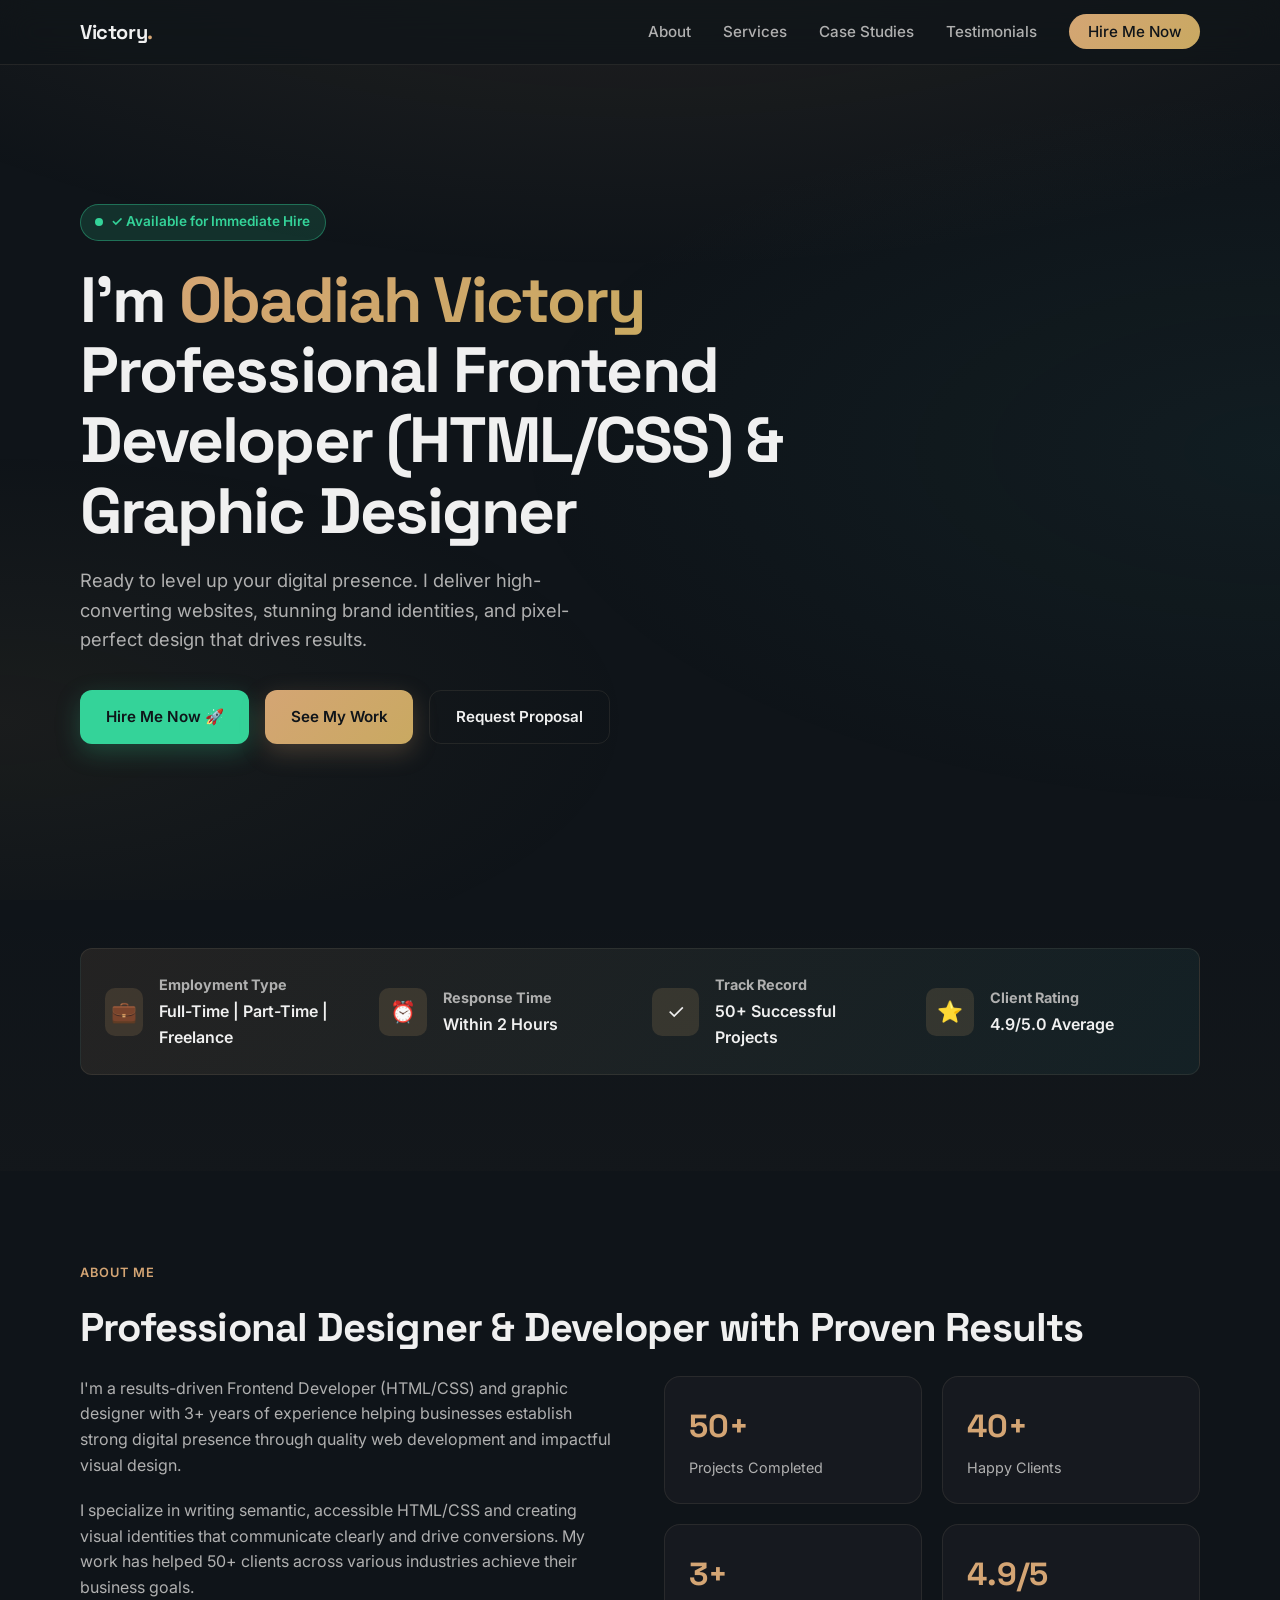
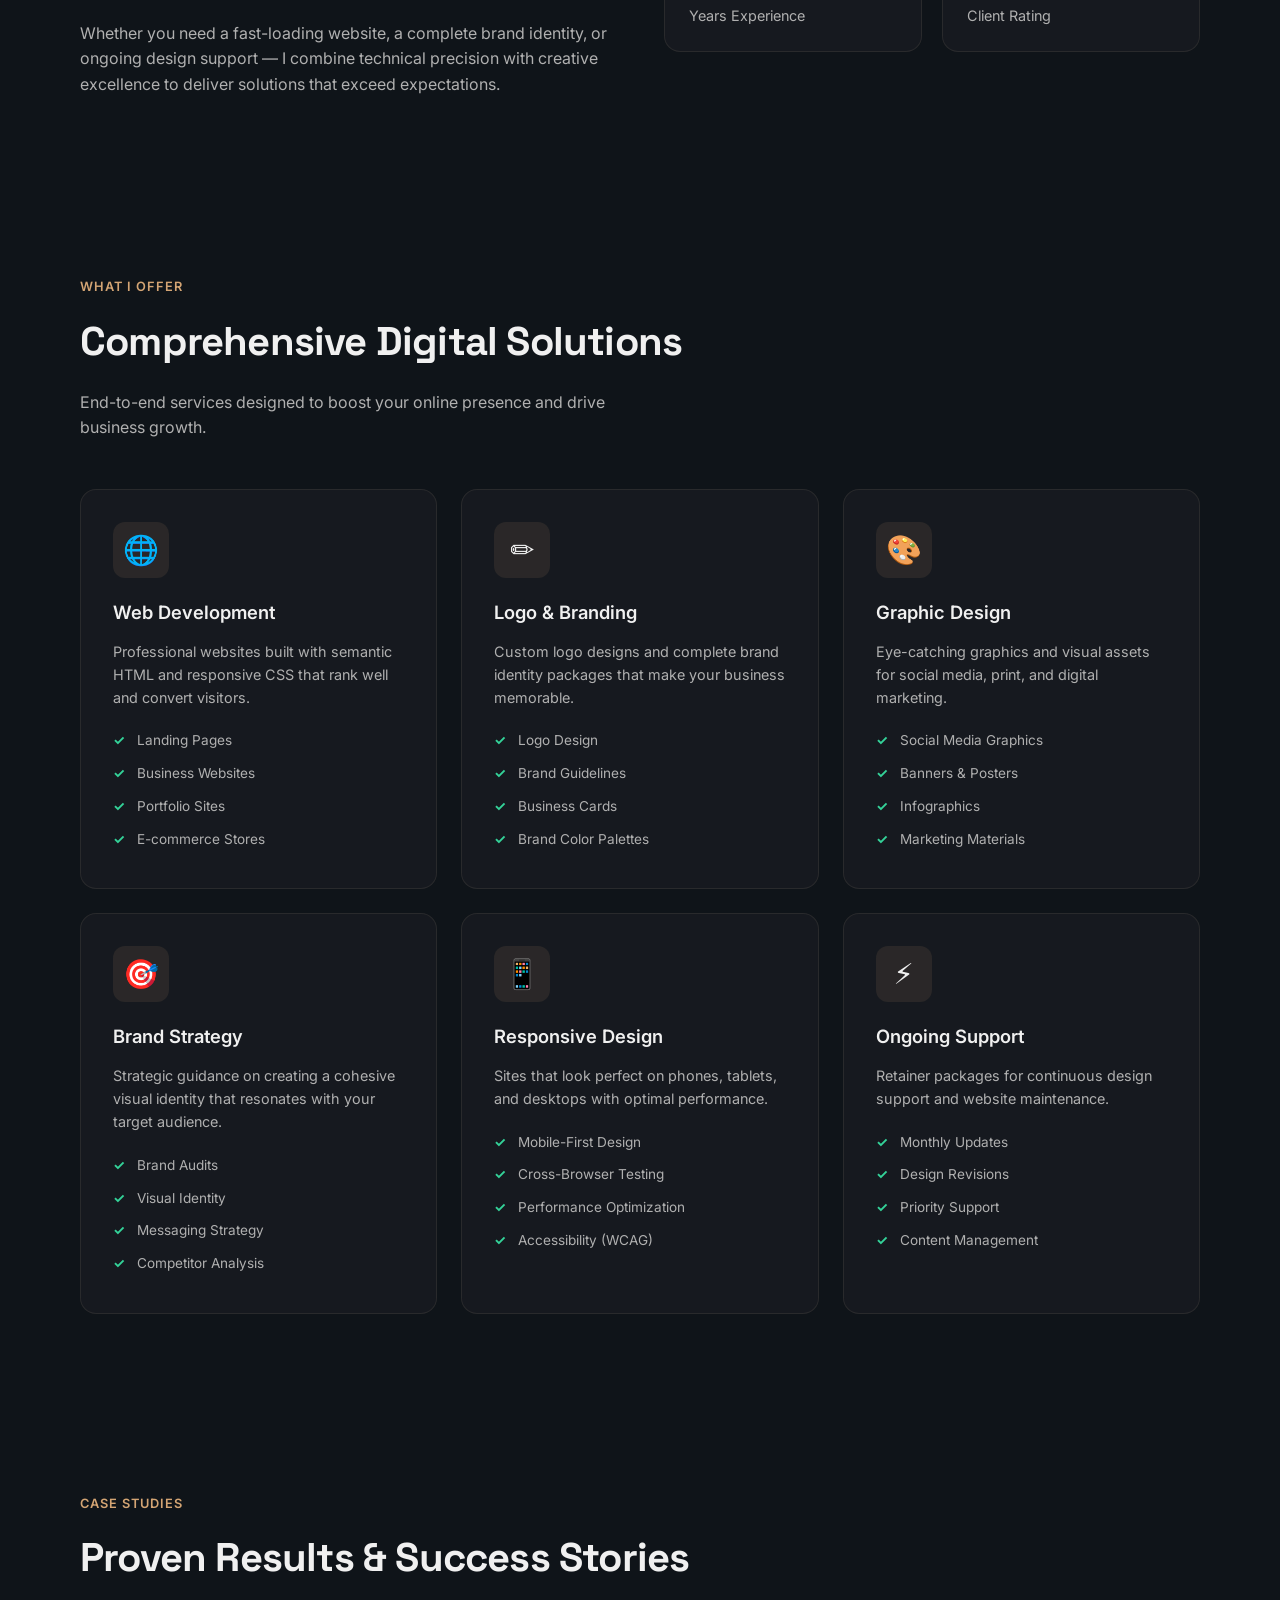
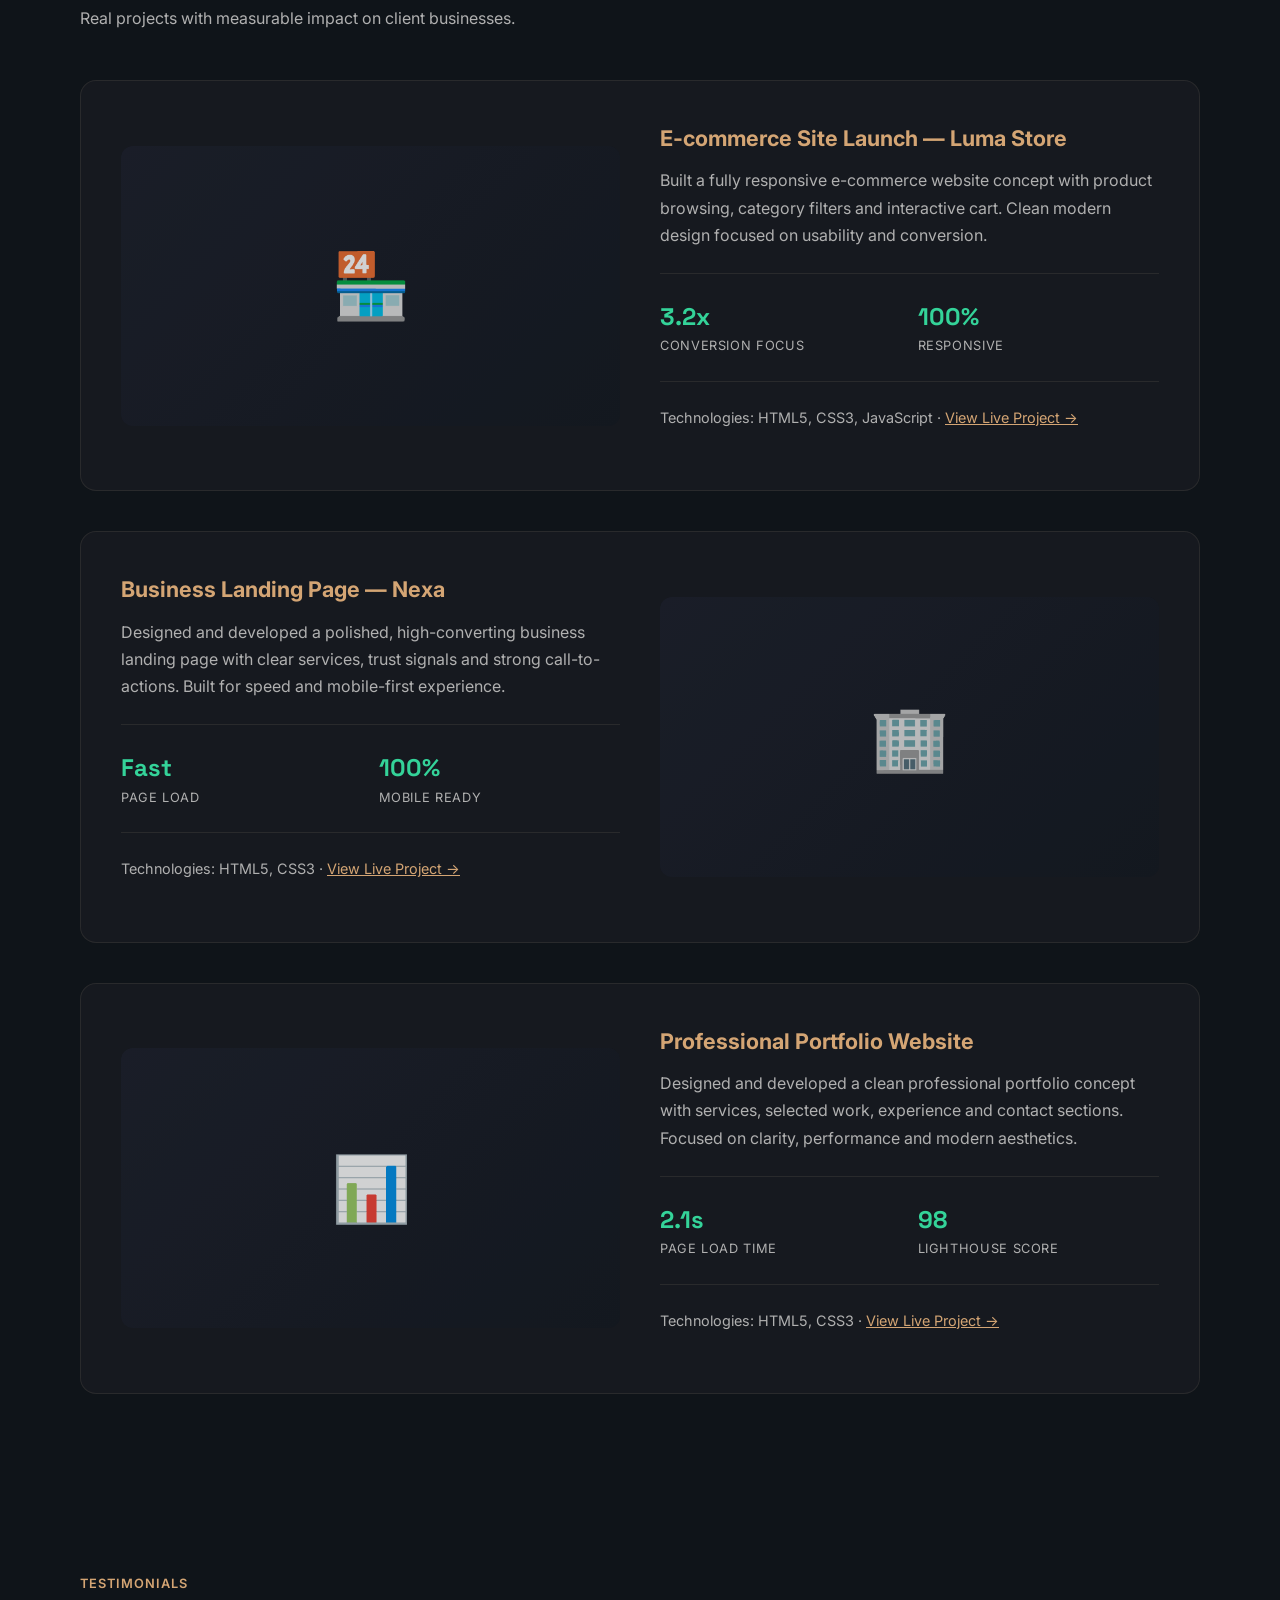
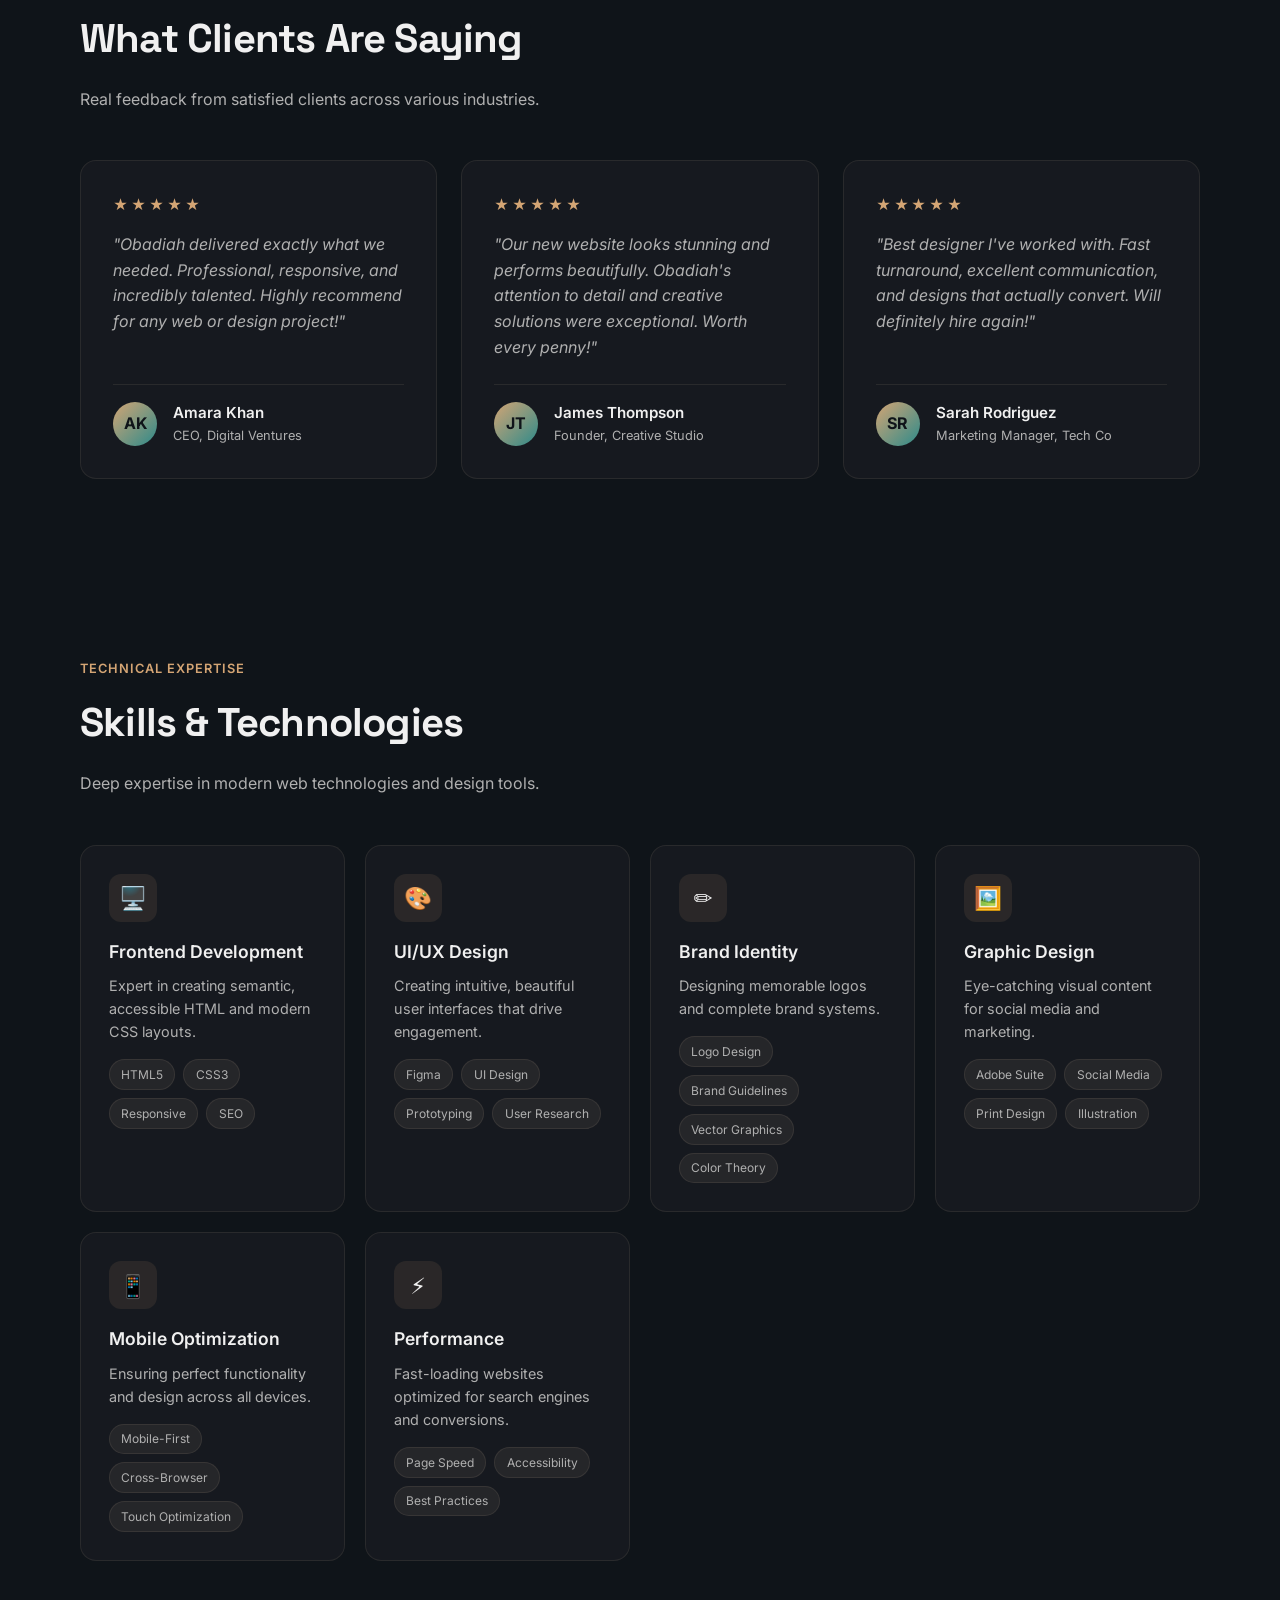
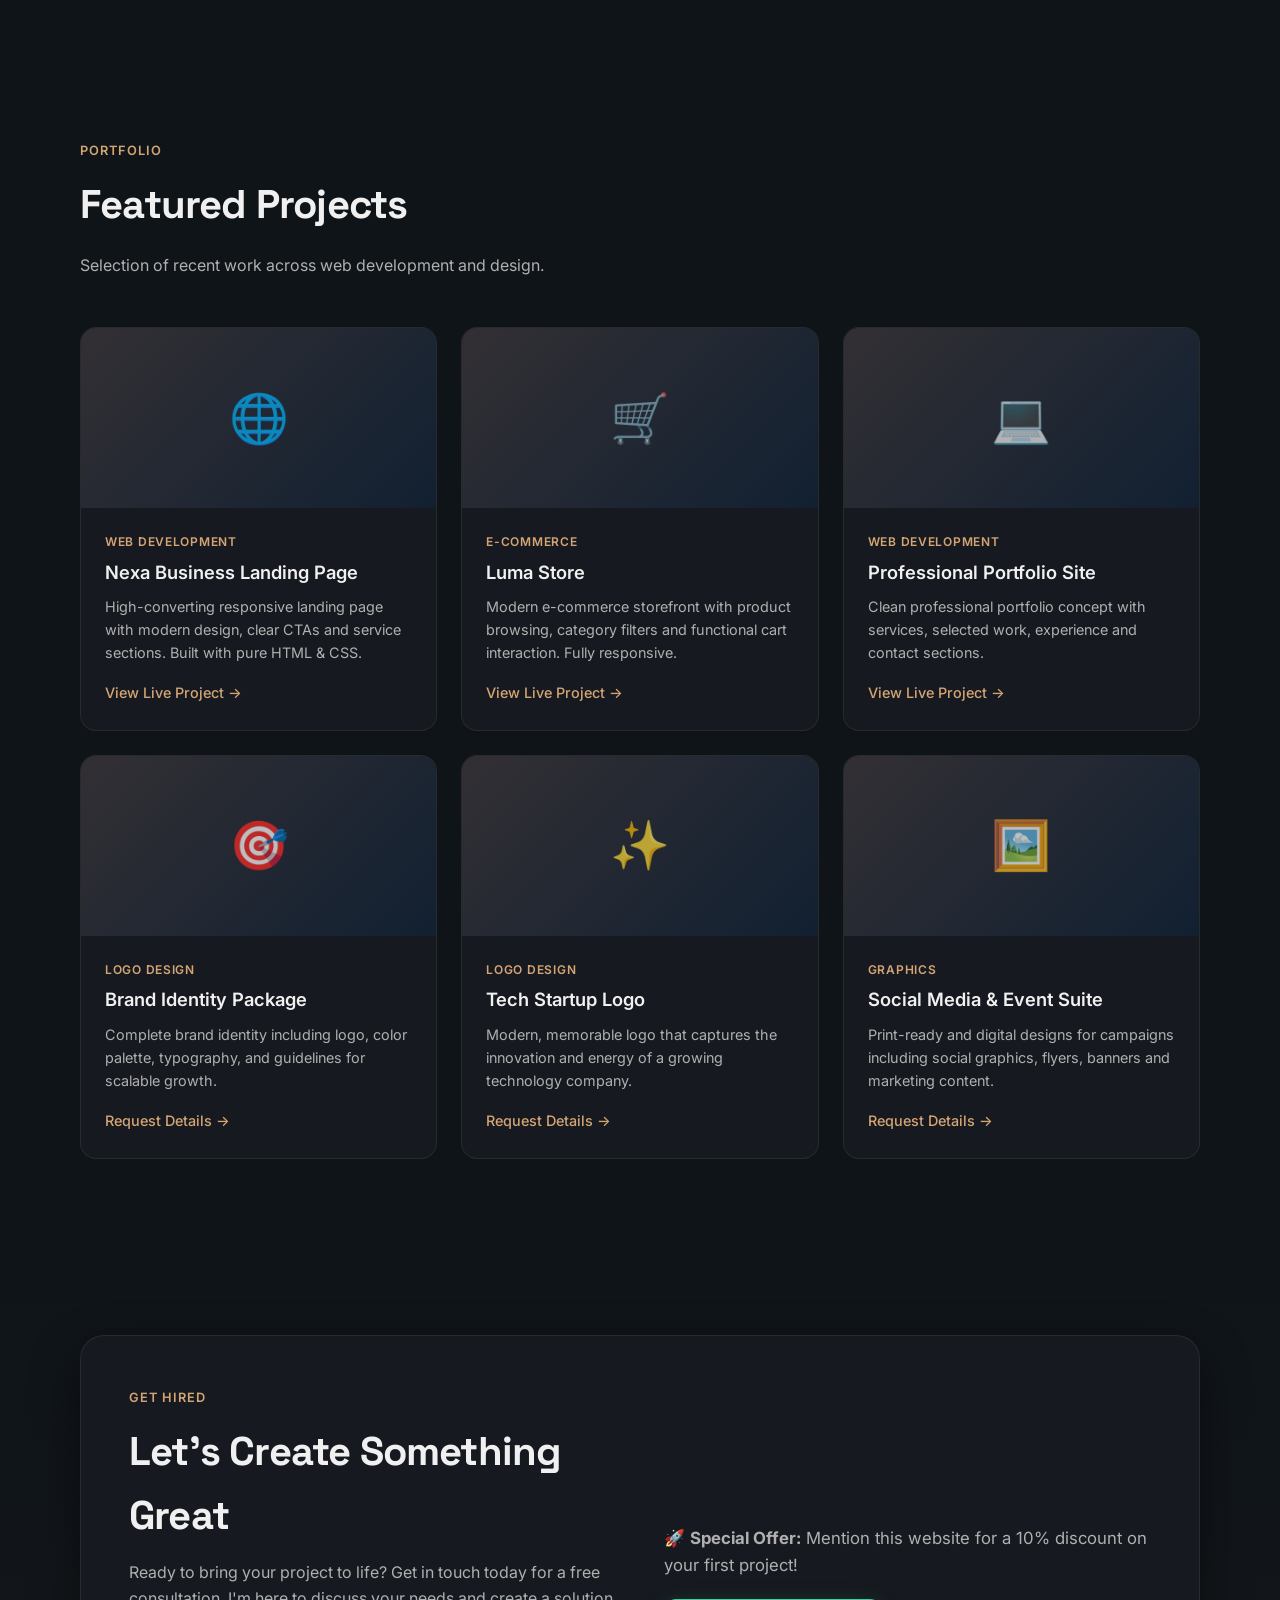
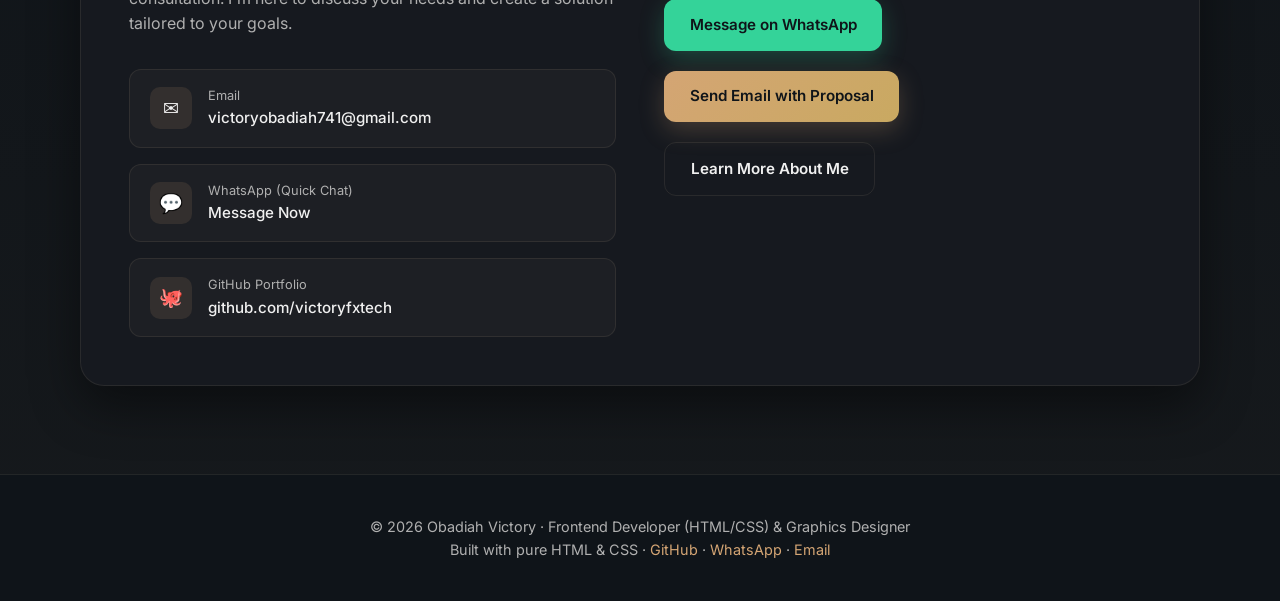
==== index.html @ 341c3bd4 "Update project links to use absolute URLs" ====
<!DOCTYPE html>
<html lang="en">
<head>
  <meta charset="UTF-8" />
  <meta name="viewport" content="width=device-width, initial-scale=1.0" />
  <meta name="description" content="Obadiah Victory — Professional Frontend Developer (HTML/CSS) & Graphics Designer. Available for Full-time, Part-time & Freelance Opportunities" />
  <title>Obadiah Victory | Frontend Developer (HTML/CSS) & Graphic Designer | Hire Now</title>
  <link rel="preconnect" href="https://fonts.googleapis.com" />
  <link rel="preconnect" href="https://fonts.gstatic.com" crossorigin />
  <link href="https://fonts.googleapis.com/css2?family=Inter:wght@400;500;600;700;800&family=Space+Grotesk:wght@500;600;700&display=swap" rel="stylesheet" />
  <style>
    :root {
      --bg: #0f1419;
      --bg-card: #16191f;
      --bg-card-hover: #1c1f2b;
      --text: #f0f0f0;
      --text-muted: #b0b0b0;
      --accent: #d4a574;
      --accent-2: #2d8a8a;
      --accent-3: #c9a961;
      --success: #34d399;
      --border: rgba(180, 160, 140, 0.12);
      --radius: 16px;
      --shadow: 0 20px 50px rgba(0, 0, 0, 0.45);
    }

    * {
      margin: 0;
      padding: 0;
      box-sizing: border-box;
    }

    html {
      scroll-behavior: smooth;
    }

    body {
      font-family: "Inter", system-ui, sans-serif;
      background: var(--bg);
      color: var(--text);
      line-height: 1.6;
      overflow-x: hidden;
    }

    /* Background grid + glow */
    body::before {
      content: "";
      position: fixed;
      inset: 0;
      background:
        radial-gradient(ellipse 80% 50% at 50% -20%, rgba(212, 165, 116, 0.12), transparent),
        radial-gradient(ellipse 60% 40% at 100% 50%, rgba(45, 138, 138, 0.08), transparent),
        radial-gradient(ellipse 50% 30% at 0% 80%, rgba(201, 169, 97, 0.06), transparent);
      pointer-events: none;
      z-index: 0;
    }

    .container {
      width: min(1120px, 92%);
      margin: 0 auto;
      position: relative;
      z-index: 1;
    }

    /* Nav */
    nav {
      position: fixed;
      top: 0;
      left: 0;
      right: 0;
      z-index: 100;
      padding: 1rem 0;
      background: rgba(15, 20, 25, 0.75);
      backdrop-filter: blur(16px);
      border-bottom: 1px solid var(--border);
      transition: padding 0.3s;
    }

    nav .container {
      display: flex;
      align-items: center;
      justify-content: space-between;
    }

    .logo {
      font-family: "Space Grotesk", sans-serif;
      font-weight: 700;
      font-size: 1.25rem;
      letter-spacing: -0.02em;
      color: var(--text);
      text-decoration: none;
    }

    .logo span {
      color: var(--accent);
    }

    .nav-links {
      display: flex;
      gap: 2rem;
      list-style: none;
    }

    .nav-links a {
      color: var(--text-muted);
      text-decoration: none;
      font-size: 0.95rem;
      font-weight: 500;
      transition: color 0.2s;
    }

    .nav-links a:hover {
      color: var(--accent);
    }

    .nav-cta {
      background: linear-gradient(135deg, var(--accent), var(--accent-3));
      color: #0f1419 !important;
      padding: 0.5rem 1.15rem;
      border-radius: 999px;
      font-weight: 600;
      font-size: 0.9rem;
    }

    .nav-cta:hover {
      opacity: 0.9;
      color: #0f1419 !important;
    }

    .menu-toggle {
      display: none;
      background: none;
      border: none;
      color: var(--text);
      font-size: 1.5rem;
      cursor: pointer;
    }

    /* Hero */
    .hero {
      min-height: 100vh;
      display: flex;
      align-items: center;
      padding: 7rem 0 4rem;
    }

    .hero-content {
      max-width: 720px;
    }

    .hero-badge {
      display: inline-flex;
      align-items: center;
      gap: 0.5rem;
      background: rgba(52, 211, 153, 0.15);
      border: 1px solid rgba(52, 211, 153, 0.4);
      color: var(--success);
      padding: 0.4rem 0.9rem;
      border-radius: 999px;
      font-size: 0.85rem;
      font-weight: 600;
      margin-bottom: 1.5rem;
    }

    .hero-badge::before {
      content: "";
      width: 8px;
      height: 8px;
      background: var(--success);
      border-radius: 50%;
      animation: pulse 2s infinite;
    }

    @keyframes pulse {
      0%, 100% { opacity: 1; }
      50% { opacity: 0.4; }
    }

    h1 {
      font-family: "Space Grotesk", sans-serif;
      font-size: clamp(2.6rem, 6vw, 4rem);
      font-weight: 700;
      line-height: 1.1;
      letter-spacing: -0.03em;
      margin-bottom: 1.25rem;
    }

    h1 .gradient {
      background: linear-gradient(135deg, var(--accent), var(--accent-3));
      -webkit-background-clip: text;
      -webkit-text-fill-color: transparent;
      background-clip: text;
    }

    .hero p {
      font-size: 1.15rem;
      color: var(--text-muted);
      max-width: 540px;
      margin-bottom: 2.25rem;
    }

    .hero-actions {
      display: flex;
      flex-wrap: wrap;
      gap: 1rem;
    }

    .btn {
      display: inline-flex;
      align-items: center;
      gap: 0.5rem;
      padding: 0.85rem 1.6rem;
      border-radius: 12px;
      font-weight: 600;
      font-size: 0.95rem;
      text-decoration: none;
      transition: transform 0.2s, box-shadow 0.2s, opacity 0.2s;
      border: none;
      cursor: pointer;
    }

    .btn:hover {
      transform: translateY(-2px);
    }

    .btn-primary {
      background: linear-gradient(135deg, var(--accent), var(--accent-3));
      color: #0f1419;
      box-shadow: 0 8px 24px rgba(212, 165, 116, 0.25);
    }

    .btn-primary:hover {
      box-shadow: 0 12px 32px rgba(212, 165, 116, 0.35);
    }

    .btn-secondary {
      background: transparent;
      color: var(--text);
      border: 1px solid var(--border);
    }

    .btn-secondary:hover {
      border-color: var(--accent);
      color: var(--accent);
    }

    .btn-success {
      background: var(--success);
      color: #0f1419;
      box-shadow: 0 8px 24px rgba(52, 211, 153, 0.25);
    }

    .btn-success:hover {
      box-shadow: 0 12px 32px rgba(52, 211, 153, 0.35);
    }

    /* Sections */
    section {
      padding: 5.5rem 0;
    }

    .section-label {
      display: inline-block;
      font-size: 0.8rem;
      font-weight: 600;
      letter-spacing: 0.08em;
      text-transform: uppercase;
      color: var(--accent);
      margin-bottom: 0.75rem;
    }

    h2 {
      font-family: "Space Grotesk", sans-serif;
      font-size: clamp(1.9rem, 4vw, 2.5rem);
      font-weight: 700;
      letter-spacing: -0.02em;
      margin-bottom: 1rem;
    }

    .section-desc {
      color: var(--text-muted);
      max-width: 560px;
      margin-bottom: 3rem;
    }

    /* Employment Info */
    .employment-bar {
      background: linear-gradient(135deg, rgba(212, 165, 116, 0.1), rgba(45, 138, 138, 0.1));
      border: 1px solid var(--border);
      border-radius: 12px;
      padding: 1.5rem;
      margin-bottom: 3rem;
      display: grid;
      grid-template-columns: repeat(auto-fit, minmax(200px, 1fr));
      gap: 1.5rem;
    }

    .employment-item {
      display: flex;
      align-items: center;
      gap: 1rem;
    }

    .employment-item .icon {
      width: 48px;
      height: 48px;
      border-radius: 10px;
      background: rgba(212, 165, 116, 0.15);
      display: flex;
      align-items: center;
      justify-content: center;
      font-size: 1.3rem;
    }

    .employment-item h4 {
      font-size: 0.9rem;
      color: var(--text-muted);
      margin-bottom: 0.2rem;
    }

    .employment-item p {
      font-weight: 600;
      color: var(--text);
    }

    /* About */
    .about-grid {
      display: grid;
      grid-template-columns: 1fr 1fr;
      gap: 3rem;
      align-items: start;
    }

    .about-text p {
      color: var(--text-muted);
      margin-bottom: 1.25rem;
    }

    .about-text p:last-child {
      margin-bottom: 0;
    }

    .about-stats {
      display: grid;
      grid-template-columns: 1fr 1fr;
      gap: 1.25rem;
    }

    .stat-card {
      background: var(--bg-card);
      border: 1px solid var(--border);
      border-radius: var(--radius);
      padding: 1.5rem;
      transition: border-color 0.2s, background 0.2s;
    }

    .stat-card:hover {
      border-color: rgba(212, 165, 116, 0.3);
      background: var(--bg-card-hover);
    }

    .stat-card .number {
      font-family: "Space Grotesk", sans-serif;
      font-size: 2rem;
      font-weight: 700;
      color: var(--accent);
      margin-bottom: 0.25rem;
    }

    .stat-card .label {
      font-size: 0.9rem;
      color: var(--text-muted);
    }

    /* Services */
    .services-grid {
      display: grid;
      grid-template-columns: repeat(auto-fit, minmax(280px, 1fr));
      gap: 1.5rem;
    }

    .service-card {
      background: var(--bg-card);
      border: 1px solid var(--border);
      border-radius: var(--radius);
      padding: 2rem;
      transition: transform 0.25s, border-color 0.25s, background 0.25s;
    }

    .service-card:hover {
      transform: translateY(-4px);
      border-color: rgba(212, 165, 116, 0.35);
      background: var(--bg-card-hover);
    }

    .service-card .icon {
      width: 56px;
      height: 56px;
      border-radius: 12px;
      display: flex;
      align-items: center;
      justify-content: center;
      font-size: 1.8rem;
      margin-bottom: 1.25rem;
      background: rgba(212, 165, 116, 0.1);
    }

    .service-card h3 {
      font-size: 1.15rem;
      font-weight: 600;
      margin-bottom: 0.75rem;
    }

    .service-card p {
      font-size: 0.9rem;
      color: var(--text-muted);
      margin-bottom: 1rem;
    }

    .service-card ul {
      list-style: none;
      font-size: 0.85rem;
      color: var(--text-muted);
    }

    .service-card ul li {
      padding: 0.35rem 0;
      padding-left: 1.5rem;
      position: relative;
    }

    .service-card ul li::before {
      content: "✓";
      position: absolute;
      left: 0;
      color: var(--success);
      font-weight: bold;
    }

    /* Testimonials */
    .testimonials-grid {
      display: grid;
      grid-template-columns: repeat(auto-fit, minmax(300px, 1fr));
      gap: 1.5rem;
    }

    .testimonial-card {
      background: var(--bg-card);
      border: 1px solid var(--border);
      border-radius: var(--radius);
      padding: 2rem;
      display: flex;
      flex-direction: column;
    }

    .testimonial-card .stars {
      color: var(--accent);
      font-size: 0.9rem;
      margin-bottom: 1rem;
      letter-spacing: 0.2em;
    }

    .testimonial-card .quote {
      color: var(--text-muted);
      margin-bottom: 1.5rem;
      font-style: italic;
      flex-grow: 1;
    }

    .testimonial-card .author {
      display: flex;
      align-items: center;
      gap: 1rem;
      border-top: 1px solid var(--border);
      padding-top: 1rem;
    }

    .testimonial-card .avatar {
      width: 44px;
      height: 44px;
      border-radius: 50%;
      background: linear-gradient(135deg, var(--accent), var(--accent-2));
      display: flex;
      align-items: center;
      justify-content: center;
      font-weight: 700;
      color: #0f1419;
    }

    .testimonial-card .author-info h4 {
      font-size: 0.95rem;
      font-weight: 600;
    }

    .testimonial-card .author-info p {
      font-size: 0.8rem;
      color: var(--text-muted);
    }

    /* Skills */
    .skills-grid {
      display: grid;
      grid-template-columns: repeat(auto-fill, minmax(260px, 1fr));
      gap: 1.25rem;
    }

    .skill-card {
      background: var(--bg-card);
      border: 1px solid var(--border);
      border-radius: var(--radius);
      padding: 1.75rem;
      transition: transform 0.25s, border-color 0.25s, background 0.25s;
    }

    .skill-card:hover {
      transform: translateY(-4px);
      border-color: rgba(212, 165, 116, 0.35);
      background: var(--bg-card-hover);
    }

    .skill-icon {
      width: 48px;
      height: 48px;
      border-radius: 12px;
      display: flex;
      align-items: center;
      justify-content: center;
      font-size: 1.4rem;
      margin-bottom: 1rem;
      background: rgba(212, 165, 116, 0.1);
    }

    .skill-card h3 {
      font-size: 1.1rem;
      font-weight: 600;
      margin-bottom: 0.5rem;
    }

    .skill-card p {
      font-size: 0.9rem;
      color: var(--text-muted);
    }

    .tags {
      display: flex;
      flex-wrap: wrap;
      gap: 0.5rem;
      margin-top: 1rem;
    }

    .tag {
      font-size: 0.75rem;
      padding: 0.3rem 0.7rem;
      border-radius: 999px;
      background: rgba(180, 160, 140, 0.1);
      color: var(--text-muted);
      border: 1px solid var(--border);
    }

    /* Case Studies */
    .case-studies-grid {
      display: grid;
      gap: 2.5rem;
    }

    .case-study {
      background: var(--bg-card);
      border: 1px solid var(--border);
      border-radius: var(--radius);
      padding: 2.5rem;
      display: grid;
      grid-template-columns: 1fr 1fr;
      gap: 2.5rem;
      align-items: center;
    }

    .case-study:nth-child(even) {
      grid-template-columns: 1fr 1fr;
      direction: rtl;
    }

    .case-study:nth-child(even) > * {
      direction: ltr;
    }

    .case-study-visual {
      background: linear-gradient(135deg, #1c1f2b, #131820);
      border-radius: 12px;
      height: 280px;
      display: flex;
      align-items: center;
      justify-content: center;
      font-size: 4rem;
      opacity: 0.8;
    }

    .case-study-content h3 {
      font-size: 1.35rem;
      font-weight: 700;
      margin-bottom: 0.75rem;
      color: var(--accent);
    }

    .case-study-content p {
      color: var(--text-muted);
      margin-bottom: 1.25rem;
      line-height: 1.7;
    }

    .case-study-metrics {
      display: grid;
      grid-template-columns: 1fr 1fr;
      gap: 1rem;
      margin: 1.5rem 0;
      padding: 1.5rem 0;
      border-top: 1px solid var(--border);
      border-bottom: 1px solid var(--border);
    }

    .metric {
      display: flex;
      flex-direction: column;
    }

    .metric .value {
      font-family: "Space Grotesk", sans-serif;
      font-size: 1.5rem;
      font-weight: 700;
      color: var(--success);
    }

    .metric .label {
      font-size: 0.8rem;
      color: var(--text-muted);
      text-transform: uppercase;
      letter-spacing: 0.05em;
    }

    /* Projects */
    .projects-grid {
      display: grid;
      grid-template-columns: repeat(auto-fill, minmax(300px, 1fr));
      gap: 1.5rem;
    }

    .project-card {
      background: var(--bg-card);
      border: 1px solid var(--border);
      border-radius: var(--radius);
      overflow: hidden;
      transition: transform 0.25s, border-color 0.25s, box-shadow 0.25s;
    }

    .project-card:hover {
      transform: translateY(-6px);
      border-color: rgba(212, 165, 116, 0.3);
      box-shadow: var(--shadow);
    }

    .project-thumb {
      height: 180px;
      background: linear-gradient(135deg, #1c1f2b, #0f172a);
      display: flex;
      align-items: center;
      justify-content: center;
      position: relative;
      overflow: hidden;
    }

    .project-thumb::after {
      content: "";
      position: absolute;
      inset: 0;
      background: linear-gradient(135deg, rgba(212, 165, 116, 0.12), rgba(45, 138, 138, 0.08));
    }

    .project-thumb .placeholder {
      font-size: 3rem;
      position: relative;
      z-index: 1;
      opacity: 0.7;
    }

    .project-body {
      padding: 1.5rem;
    }

    .project-body .category {
      font-size: 0.75rem;
      font-weight: 600;
      text-transform: uppercase;
      letter-spacing: 0.06em;
      color: var(--accent);
      margin-bottom: 0.4rem;
    }

    .project-body h3 {
      font-size: 1.15rem;
      font-weight: 600;
      margin-bottom: 0.5rem;
    }

    .project-body p {
      font-size: 0.9rem;
      color: var(--text-muted);
      margin-bottom: 1rem;
    }

    .project-body a {
      color: var(--accent);
      text-decoration: none;
      font-size: 0.9rem;
      font-weight: 500;
    }

    .project-body a:hover {
      text-decoration: underline;
    }

    /* Contact */
    .contact-section {
      background: linear-gradient(180deg, transparent, rgba(212, 165, 116, 0.03));
    }

    .contact-card {
      background: var(--bg-card);
      border: 1px solid var(--border);
      border-radius: 24px;
      padding: 3rem;
      display: grid;
      grid-template-columns: 1fr 1fr;
      gap: 3rem;
      box-shadow: var(--shadow);
    }

    .contact-info h2 {
      margin-bottom: 0.75rem;
    }

    .contact-info > p {
      color: var(--text-muted);
      margin-bottom: 2rem;
    }

    .contact-links {
      display: flex;
      flex-direction: column;
      gap: 1rem;
    }

    .contact-link {
      display: flex;
      align-items: center;
      gap: 1rem;
      padding: 1rem 1.25rem;
      background: rgba(180, 160, 140, 0.05);
      border: 1px solid var(--border);
      border-radius: 12px;
      text-decoration: none;
      color: var(--text);
      transition: border-color 0.2s, background 0.2s;
    }

    .contact-link:hover {
      border-color: rgba(212, 165, 116, 0.4);
      background: rgba(212, 165, 116, 0.05);
    }

    .contact-link .icon {
      width: 42px;
      height: 42px;
      border-radius: 10px;
      background: rgba(212, 165, 116, 0.12);
      display: flex;
      align-items: center;
      justify-content: center;
      font-size: 1.2rem;
      flex-shrink: 0;
    }

    .contact-link .details {
      display: flex;
      flex-direction: column;
    }

    .contact-link .details span:first-child {
      font-size: 0.8rem;
      color: var(--text-muted);
    }

    .contact-link .details span:last-child {
      font-weight: 500;
      font-size: 0.95rem;
    }

    .contact-cta {
      display: flex;
      flex-direction: column;
      justify-content: center;
      align-items: flex-start;
      gap: 1.25rem;
    }

    .contact-cta p {
      color: var(--text-muted);
      font-size: 1.05rem;
    }

    /* Footer */
    footer {
      padding: 2.5rem 0;
      border-top: 1px solid var(--border);
      text-align: center;
      color: var(--text-muted);
      font-size: 0.9rem;
    }

    footer a {
      color: var(--accent);
      text-decoration: none;
    }

    /* Mobile */
    @media (max-width: 768px) {
      .nav-links {
        display: none;
        position: absolute;
        top: 100%;
        left: 0;
        right: 0;
        background: rgba(15, 20, 25, 0.97);
        flex-direction: column;
        padding: 1.5rem;
        gap: 1rem;
        border-bottom: 1px solid var(--border);
      }

      .nav-links.open {
        display: flex;
      }

      .menu-toggle {
        display: block;
      }

      .about-grid,
      .contact-card,
      .case-study {
        grid-template-columns: 1fr;
      }

      .case-study:nth-child(even) {
        direction: ltr;
      }

      .contact-card {
        padding: 2rem 1.5rem;
      }

      .hero {
        padding-top: 6rem;
      }

      .employment-bar {
        grid-template-columns: 1fr;
      }
    }
  </style>
</head>
<body>
  <!-- Navigation -->
  <nav>
    <div class="container">
      <a href="#home" class="logo">Victory<span>.</span></a>
      <button class="menu-toggle" aria-label="Menu" id="menuToggle">☰</button>
      <ul class="nav-links" id="navLinks">
        <li><a href="#about">About</a></li>
        <li><a href="#services">Services</a></li>
        <li><a href="#case-studies">Case Studies</a></li>
        <li><a href="#testimonials">Testimonials</a></li>
        <li><a href="#contact" class="nav-cta">Hire Me Now</a></li>
      </ul>
    </div>
  </nav>

  <!-- Hero -->
  <section class="hero" id="home">
    <div class="container">
      <div class="hero-content">
        <div class="hero-badge">✓ Available for Immediate Hire</div>
        <h1>
          I'm <span class="gradient">Obadiah Victory</span><br />
          Professional Frontend Developer (HTML/CSS) & Graphic Designer
        </h1>
        <p>
          Ready to level up your digital presence. I deliver high-converting websites, 
          stunning brand identities, and pixel-perfect design that drives results.
        </p>
        <div class="hero-actions">
          <a href="#contact" class="btn btn-success">Hire Me Now 🚀</a>
          <a href="#case-studies" class="btn btn-primary">See My Work</a>
          <a href="#contact" class="btn btn-secondary">Request Proposal</a>
        </div>
      </div>
    </div>
  </section>

  <!-- Employment Info -->
  <section style="padding: 3rem 0; background: linear-gradient(180deg, transparent, rgba(212, 165, 116, 0.02));">
    <div class="container">
      <div class="employment-bar">
        <div class="employment-item">
          <div class="icon">💼</div>
          <div>
            <h4>Employment Type</h4>
            <p>Full-Time | Part-Time | Freelance</p>
          </div>
        </div>
        <div class="employment-item">
          <div class="icon">⏰</div>
          <div>
            <h4>Response Time</h4>
            <p>Within 2 Hours</p>
          </div>
        </div>
        <div class="employment-item">
          <div class="icon">✓</div>
          <div>
            <h4>Track Record</h4>
            <p>50+ Successful Projects</p>
          </div>
        </div>
        <div class="employment-item">
          <div class="icon">⭐</div>
          <div>
            <h4>Client Rating</h4>
            <p>4.9/5.0 Average</p>
          </div>
        </div>
      </div>
    </div>
  </section>

  <!-- About -->
  <section id="about">
    <div class="container">
      <span class="section-label">About Me</span>
      <h2>Professional Designer & Developer with Proven Results</h2>
      <div class="about-grid">
        <div class="about-text">
          <p>
            I'm a results-driven Frontend Developer (HTML/CSS) and graphic designer with 3+ years of experience 
            helping businesses establish strong digital presence through quality web development 
            and impactful visual design.
          </p>
          <p>
            I specialize in writing semantic, accessible HTML/CSS and creating visual identities 
            that communicate clearly and drive conversions. My work has helped 50+ clients across 
            various industries achieve their business goals.
          </p>
          <p>
            Whether you need a fast-loading website, a complete brand identity, or ongoing 
            design support — I combine technical precision with creative excellence to deliver 
            solutions that exceed expectations.
          </p>
        </div>
        <div class="about-stats">
          <div class="stat-card">
            <div class="number">50+</div>
            <div class="label">Projects Completed</div>
          </div>
          <div class="stat-card">
            <div class="number">40+</div>
            <div class="label">Happy Clients</div>
          </div>
          <div class="stat-card">
            <div class="number">3+</div>
            <div class="label">Years Experience</div>
          </div>
          <div class="stat-card">
            <div class="number">4.9/5</div>
            <div class="label">Client Rating</div>
          </div>
        </div>
      </div>
    </div>
  </section>

  <!-- Services -->
  <section id="services">
    <div class="container">
      <span class="section-label">What I Offer</span>
      <h2>Comprehensive Digital Solutions</h2>
      <p class="section-desc">
        End-to-end services designed to boost your online presence and drive business growth.
      </p>
      <div class="services-grid">
        <div class="service-card">
          <div class="icon">🌐</div>
          <h3>Web Development</h3>
          <p>Professional websites built with semantic HTML and responsive CSS that rank well and convert visitors.</p>
          <ul>
            <li>Landing Pages</li>
            <li>Business Websites</li>
            <li>Portfolio Sites</li>
            <li>E-commerce Stores</li>
          </ul>
        </div>
        <div class="service-card">
          <div class="icon">✏️</div>
          <h3>Logo & Branding</h3>
          <p>Custom logo designs and complete brand identity packages that make your business memorable.</p>
          <ul>
            <li>Logo Design</li>
            <li>Brand Guidelines</li>
            <li>Business Cards</li>
            <li>Brand Color Palettes</li>
          </ul>
        </div>
        <div class="service-card">
          <div class="icon">🎨</div>
          <h3>Graphic Design</h3>
          <p>Eye-catching graphics and visual assets for social media, print, and digital marketing.</p>
          <ul>
            <li>Social Media Graphics</li>
            <li>Banners & Posters</li>
            <li>Infographics</li>
            <li>Marketing Materials</li>
          </ul>
        </div>
        <div class="service-card">
          <div class="icon">🎯</div>
          <h3>Brand Strategy</h3>
          <p>Strategic guidance on creating a cohesive visual identity that resonates with your target audience.</p>
          <ul>
            <li>Brand Audits</li>
            <li>Visual Identity</li>
            <li>Messaging Strategy</li>
            <li>Competitor Analysis</li>
          </ul>
        </div>
        <div class="service-card">
          <div class="icon">📱</div>
          <h3>Responsive Design</h3>
          <p>Sites that look perfect on phones, tablets, and desktops with optimal performance.</p>
          <ul>
            <li>Mobile-First Design</li>
            <li>Cross-Browser Testing</li>
            <li>Performance Optimization</li>
            <li>Accessibility (WCAG)</li>
          </ul>
        </div>
        <div class="service-card">
          <div class="icon">⚡</div>
          <h3>Ongoing Support</h3>
          <p>Retainer packages for continuous design support and website maintenance.</p>
          <ul>
            <li>Monthly Updates</li>
            <li>Design Revisions</li>
            <li>Priority Support</li>
            <li>Content Management</li>
          </ul>
        </div>
      </div>
    </div>
  </section>

  <!-- Case Studies -->
  <section id="case-studies">
    <div class="container">
      <span class="section-label">Case Studies</span>
      <h2>Proven Results & Success Stories</h2>
      <p class="section-desc">
        Real projects with measurable impact on client businesses.
      </p>
      <div class="case-studies-grid">
        <div class="case-study">
          <div class="case-study-visual">🏪</div>
          <div class="case-study-content">
            <h3>E-commerce Site Launch — Luma Store</h3>
            <p>
              Built a fully responsive e-commerce website concept with product browsing, 
              category filters and interactive cart. Clean modern design focused on 
              usability and conversion.
            </p>
            <div class="case-study-metrics">
              <div class="metric">
                <div class="value">3.2x</div>
                <div class="label">Conversion Focus</div>
              </div>
              <div class="metric">
                <div class="value">100%</div>
                <div class="label">Responsive</div>
              </div>
            </div>
            <p style="font-size: 0.9rem;">Technologies: HTML5, CSS3, JavaScript · <a href="https://victoryfxtech.github.io/design-and-code-portfolio/projects/ecommerce-store/" target="_blank" rel="noopener" style="color: var(--accent);">View Live Project →</a></p>
          </div>
        </div>
        <div class="case-study">
          <div class="case-study-visual">🏢</div>
          <div class="case-study-content">
            <h3>Business Landing Page — Nexa</h3>
            <p>
              Designed and developed a polished, high-converting business landing page 
              with clear services, trust signals and strong call-to-actions. Built for 
              speed and mobile-first experience.
            </p>
            <div class="case-study-metrics">
              <div class="metric">
                <div class="value">Fast</div>
                <div class="label">Page Load</div>
              </div>
              <div class="metric">
                <div class="value">100%</div>
                <div class="label">Mobile Ready</div>
              </div>
            </div>
            <p style="font-size: 0.9rem;">Technologies: HTML5, CSS3 · <a href="https://victoryfxtech.github.io/design-and-code-portfolio/projects/business-landing-page/" target="_blank" rel="noopener" style="color: var(--accent);">View Live Project →</a></p>
          </div>
        </div>
        <div class="case-study">
          <div class="case-study-visual">📊</div>
          <div class="case-study-content">
            <h3>Professional Portfolio Website</h3>
            <p>
              Designed and developed a clean professional portfolio concept with services, 
              selected work, experience and contact sections. Focused on clarity, performance 
              and modern aesthetics.
            </p>
            <div class="case-study-metrics">
              <div class="metric">
                <div class="value">2.1s</div>
                <div class="label">Page Load Time</div>
              </div>
              <div class="metric">
                <div class="value">98</div>
                <div class="label">Lighthouse Score</div>
              </div>
            </div>
            <p style="font-size: 0.9rem;">Technologies: HTML5, CSS3 · <a href="https://victoryfxtech.github.io/design-and-code-portfolio/projects/professional-website/" target="_blank" rel="noopener" style="color: var(--accent);">View Live Project →</a></p>
          </div>
        </div>
      </div>
    </div>
  </section>

  <!-- Testimonials -->
  <section id="testimonials">
    <div class="container">
      <span class="section-label">Testimonials</span>
      <h2>What Clients Are Saying</h2>
      <p class="section-desc">
        Real feedback from satisfied clients across various industries.
      </p>
      <div class="testimonials-grid">
        <div class="testimonial-card">
          <div class="stars">★★★★★</div>
          <div class="quote">
            "Obadiah delivered exactly what we needed. Professional, responsive, and incredibly 
            talented. Highly recommend for any web or design project!"
          </div>
          <div class="author">
            <div class="avatar">AK</div>
            <div class="author-info">
              <h4>Amara Khan</h4>
              <p>CEO, Digital Ventures</p>
            </div>
          </div>
        </div>
        <div class="testimonial-card">
          <div class="stars">★★★★★</div>
          <div class="quote">
            "Our new website looks stunning and performs beautifully. Obadiah's attention to 
            detail and creative solutions were exceptional. Worth every penny!"
          </div>
          <div class="author">
            <div class="avatar">JT</div>
            <div class="author-info">
              <h4>James Thompson</h4>
              <p>Founder, Creative Studio</p>
            </div>
          </div>
        </div>
        <div class="testimonial-card">
          <div class="stars">★★★★★</div>
          <div class="quote">
            "Best designer I've worked with. Fast turnaround, excellent communication, and 
            designs that actually convert. Will definitely hire again!"
          </div>
          <div class="author">
            <div class="avatar">SR</div>
            <div class="author-info">
              <h4>Sarah Rodriguez</h4>
              <p>Marketing Manager, Tech Co</p>
            </div>
          </div>
        </div>
      </div>
    </div>
  </section>

  <!-- Skills -->
  <section id="skills">
    <div class="container">
      <span class="section-label">Technical Expertise</span>
      <h2>Skills & Technologies</h2>
      <p class="section-desc">
        Deep expertise in modern web technologies and design tools.
      </p>
      <div class="skills-grid">
        <div class="skill-card">
          <div class="skill-icon">🖥️</div>
          <h3>Frontend Development</h3>
          <p>Expert in creating semantic, accessible HTML and modern CSS layouts.</p>
          <div class="tags">
            <span class="tag">HTML5</span>
            <span class="tag">CSS3</span>
            <span class="tag">Responsive</span>
            <span class="tag">SEO</span>
          </div>
        </div>
        <div class="skill-card">
          <div class="skill-icon">🎨</div>
          <h3>UI/UX Design</h3>
          <p>Creating intuitive, beautiful user interfaces that drive engagement.</p>
          <div class="tags">
            <span class="tag">Figma</span>
            <span class="tag">UI Design</span>
            <span class="tag">Prototyping</span>
            <span class="tag">User Research</span>
          </div>
        </div>
        <div class="skill-card">
          <div class="skill-icon">✏️</div>
          <h3>Brand Identity</h3>
          <p>Designing memorable logos and complete brand systems.</p>
          <div class="tags">
            <span class="tag">Logo Design</span>
            <span class="tag">Brand Guidelines</span>
            <span class="tag">Vector Graphics</span>
            <span class="tag">Color Theory</span>
          </div>
        </div>
        <div class="skill-card">
          <div class="skill-icon">🖼️</div>
          <h3>Graphic Design</h3>
          <p>Eye-catching visual content for social media and marketing.</p>
          <div class="tags">
            <span class="tag">Adobe Suite</span>
            <span class="tag">Social Media</span>
            <span class="tag">Print Design</span>
            <span class="tag">Illustration</span>
          </div>
        </div>
        <div class="skill-card">
          <div class="skill-icon">📱</div>
          <h3>Mobile Optimization</h3>
          <p>Ensuring perfect functionality and design across all devices.</p>
          <div class="tags">
            <span class="tag">Mobile-First</span>
            <span class="tag">Cross-Browser</span>
            <span class="tag">Touch Optimization</span>
          </div>
        </div>
        <div class="skill-card">
          <div class="skill-icon">⚡</div>
          <h3>Performance</h3>
          <p>Fast-loading websites optimized for search engines and conversions.</p>
          <div class="tags">
            <span class="tag">Page Speed</span>
            <span class="tag">Accessibility</span>
            <span class="tag">Best Practices</span>
          </div>
        </div>
      </div>
    </div>
  </section>

  <!-- Projects -->
  <section id="projects">
    <div class="container">
      <span class="section-label">Portfolio</span>
      <h2>Featured Projects</h2>
      <p class="section-desc">
        Selection of recent work across web development and design.
      </p>
      <div class="projects-grid">
        <article class="project-card">
          <div class="project-thumb">
            <span class="placeholder">🌐</span>
          </div>
          <div class="project-body">
            <div class="category">Web Development</div>
            <h3>Nexa Business Landing Page</h3>
            <p>High-converting responsive landing page with modern design, clear CTAs and service sections. Built with pure HTML & CSS.</p>
            <a href="https://victoryfxtech.github.io/design-and-code-portfolio/projects/business-landing-page/" target="_blank" rel="noopener">View Live Project →</a>
          </div>
        </article>
        <article class="project-card">
          <div class="project-thumb">
            <span class="placeholder">🛒</span>
          </div>
          <div class="project-body">
            <div class="category">E-commerce</div>
            <h3>Luma Store</h3>
            <p>Modern e-commerce storefront with product browsing, category filters and functional cart interaction. Fully responsive.</p>
            <a href="https://victoryfxtech.github.io/design-and-code-portfolio/projects/ecommerce-store/" target="_blank" rel="noopener">View Live Project →</a>
          </div>
        </article>
        <article class="project-card">
          <div class="project-thumb">
            <span class="placeholder">💻</span>
          </div>
          <div class="project-body">
            <div class="category">Web Development</div>
            <h3>Professional Portfolio Site</h3>
            <p>Clean professional portfolio concept with services, selected work, experience and contact sections.</p>
            <a href="https://victoryfxtech.github.io/design-and-code-portfolio/projects/professional-website/" target="_blank" rel="noopener">View Live Project →</a>
          </div>
        </article>
        <article class="project-card">
          <div class="project-thumb">
            <span class="placeholder">🎯</span>
          </div>
          <div class="project-body">
            <div class="category">Logo Design</div>
            <h3>Brand Identity Package</h3>
            <p>Complete brand identity including logo, color palette, typography, and guidelines for scalable growth.</p>
            <a href="#contact">Request Details →</a>
          </div>
        </article>
        <article class="project-card">
          <div class="project-thumb">
            <span class="placeholder">✨</span>
          </div>
          <div class="project-body">
            <div class="category">Logo Design</div>
            <h3>Tech Startup Logo</h3>
            <p>Modern, memorable logo that captures the innovation and energy of a growing technology company.</p>
            <a href="#contact">Request Details →</a>
          </div>
        </article>
        <article class="project-card">
          <div class="project-thumb">
            <span class="placeholder">🖼️</span>
          </div>
          <div class="project-body">
            <div class="category">Graphics</div>
            <h3>Social Media & Event Suite</h3>
            <p>Print-ready and digital designs for campaigns including social graphics, flyers, banners and marketing content.</p>
            <a href="#contact">Request Details →</a>
          </div>
        </article>
      </div>
    </div>
  </section>

  <!-- Contact -->
  <section id="contact" class="contact-section">
    <div class="container">
      <div class="contact-card">
        <div class="contact-info">
          <span class="section-label">Get Hired</span>
          <h2>Let's Create Something Great</h2>
          <p>
            Ready to bring your project to life? Get in touch today for a free consultation. 
            I'm here to discuss your needs and create a solution tailored to your goals.
          </p>
          <div class="contact-links">
            <a href="mailto:victoryobadiah741@gmail.com" class="contact-link">
              <div class="icon">✉️</div>
              <div class="details">
                <span>Email</span>
                <span>victoryobadiah741@gmail.com</span>
              </div>
            </a>
            <a href="https://wa.me/message/IOU53YGTMAOEF1" target="_blank" rel="noopener" class="contact-link">
              <div class="icon">💬</div>
              <div class="details">
                <span>WhatsApp (Quick Chat)</span>
                <span>Message Now</span>
              </div>
            </a>
            <a href="https://github.com/victoryfxtech" target="_blank" rel="noopener" class="contact-link">
              <div class="icon">🐙</div>
              <div class="details">
                <span>GitHub Portfolio</span>
                <span>github.com/victoryfxtech</span>
              </div>
            </a>
          </div>
        </div>
        <div class="contact-cta">
          <p>
            🚀 <strong>Special Offer:</strong> Mention this website for a 10% discount on your first project!
          </p>
          <a href="https://wa.me/message/IOU53YGTMAOEF1?text=Hi%20Victory%2C%20I%27d%20like%20to%20discuss%20a%20project" class="btn btn-success" target="_blank" rel="noopener">
            Message on WhatsApp
          </a>
          <a href="mailto:victoryobadiah741@gmail.com?subject=Project%20Inquiry%20-%20Let%27s%20Work%20Together" class="btn btn-primary">
            Send Email with Proposal
          </a>
          <a href="#about" class="btn btn-secondary">
            Learn More About Me
          </a>
        </div>
      </div>
    </div>
  </section>

  <!-- Footer -->
  <footer>
    <div class="container">
      <p>
        © 2026 Obadiah Victory · Frontend Developer (HTML/CSS) & Graphics Designer<br />
        Built with pure HTML &amp; CSS · <a href="https://github.com/victoryfxtech" target="_blank" rel="noopener">GitHub</a> · 
        <a href="https://wa.me/message/IOU53YGTMAOEF1" target="_blank" rel="noopener">WhatsApp</a> · 
        <a href="mailto:victoryobadiah741@gmail.com">Email</a>
      </p>
    </div>
  </footer>

  <script>
    // Mobile menu toggle
    const menuToggle = document.getElementById("menuToggle");
    const navLinks = document.getElementById("navLinks");

    menuToggle.addEventListener("click", () => {
      navLinks.classList.toggle("open");
    });

    // Close menu when a link is clicked
    navLinks.querySelectorAll("a").forEach((link) => {
      link.addEventListener("click", () => {
        navLinks.classList.remove("open");
      });
    });
  </script>
</body>
</html>
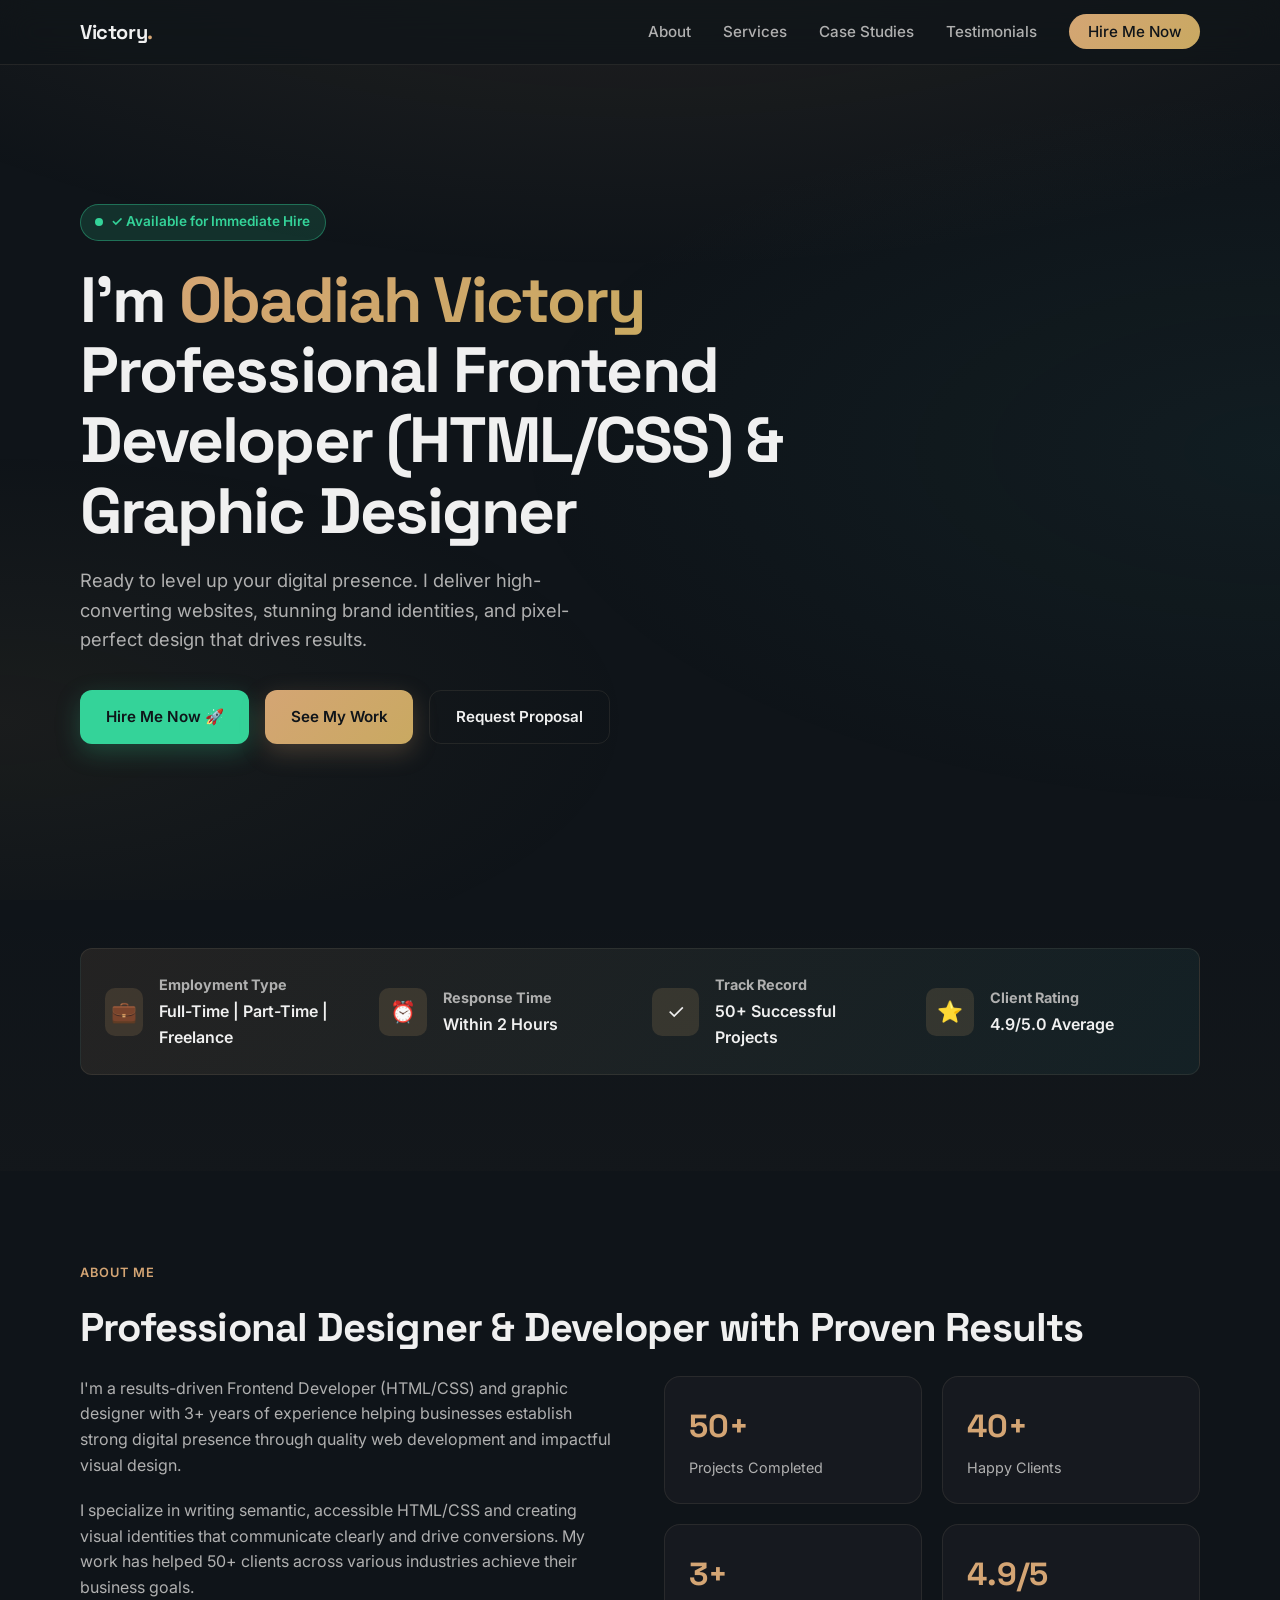
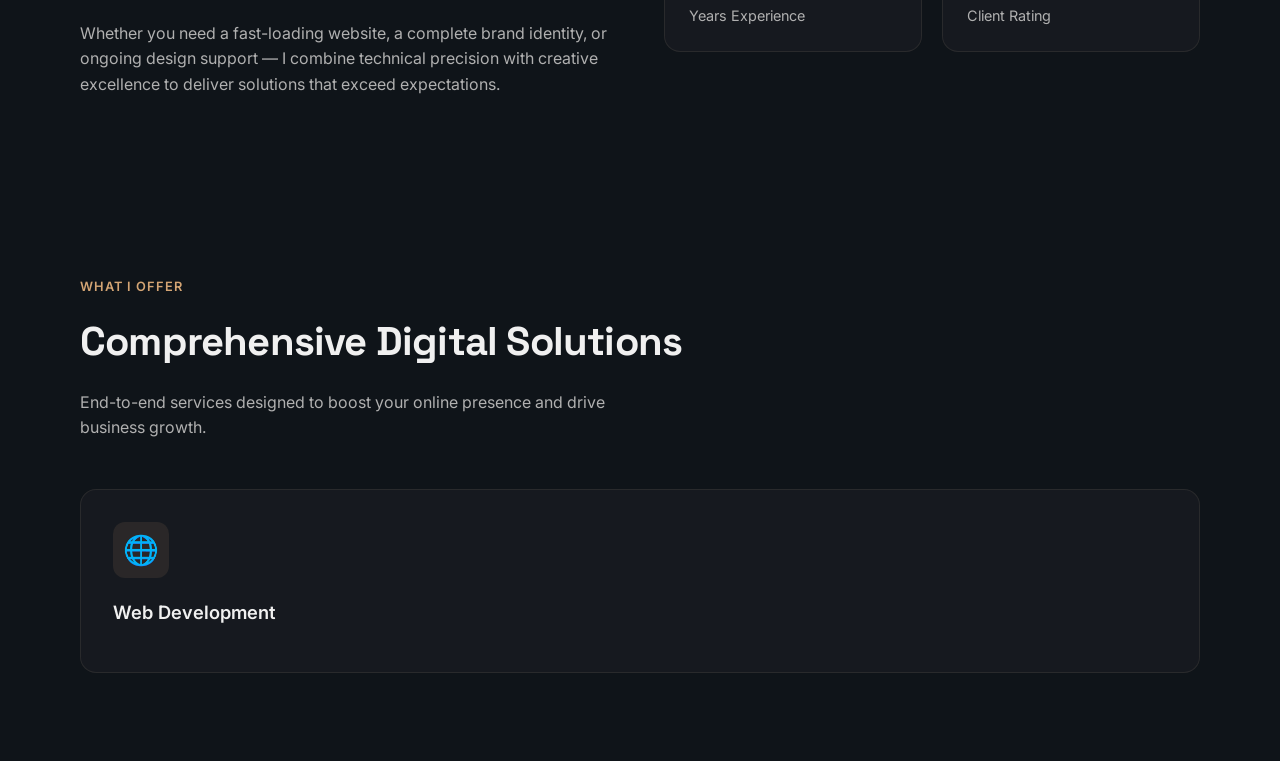
==== commit 8ca44cb6: "Update live project links to direct GitHub Pages URLs" ====
--- a/index.html
+++ b/index.html
@@ -998,443 +998,3 @@
         <div class="service-card">
           <div class="icon">🌐</div>
           <h3>Web Development</h3>
-          <p>Professional websites built with semantic HTML and responsive CSS that rank well and convert visitors.</p>
-          <ul>
-            <li>Landing Pages</li>
-            <li>Business Websites</li>
-            <li>Portfolio Sites</li>
-            <li>E-commerce Stores</li>
-          </ul>
-        </div>
-        <div class="service-card">
-          <div class="icon">✏️</div>
-          <h3>Logo & Branding</h3>
-          <p>Custom logo designs and complete brand identity packages that make your business memorable.</p>
-          <ul>
-            <li>Logo Design</li>
-            <li>Brand Guidelines</li>
-            <li>Business Cards</li>
-            <li>Brand Color Palettes</li>
-          </ul>
-        </div>
-        <div class="service-card">
-          <div class="icon">🎨</div>
-          <h3>Graphic Design</h3>
-          <p>Eye-catching graphics and visual assets for social media, print, and digital marketing.</p>
-          <ul>
-            <li>Social Media Graphics</li>
-            <li>Banners & Posters</li>
-            <li>Infographics</li>
-            <li>Marketing Materials</li>
-          </ul>
-        </div>
-        <div class="service-card">
-          <div class="icon">🎯</div>
-          <h3>Brand Strategy</h3>
-          <p>Strategic guidance on creating a cohesive visual identity that resonates with your target audience.</p>
-          <ul>
-            <li>Brand Audits</li>
-            <li>Visual Identity</li>
-            <li>Messaging Strategy</li>
-            <li>Competitor Analysis</li>
-          </ul>
-        </div>
-        <div class="service-card">
-          <div class="icon">📱</div>
-          <h3>Responsive Design</h3>
-          <p>Sites that look perfect on phones, tablets, and desktops with optimal performance.</p>
-          <ul>
-            <li>Mobile-First Design</li>
-            <li>Cross-Browser Testing</li>
-            <li>Performance Optimization</li>
-            <li>Accessibility (WCAG)</li>
-          </ul>
-        </div>
-        <div class="service-card">
-          <div class="icon">⚡</div>
-          <h3>Ongoing Support</h3>
-          <p>Retainer packages for continuous design support and website maintenance.</p>
-          <ul>
-            <li>Monthly Updates</li>
-            <li>Design Revisions</li>
-            <li>Priority Support</li>
-            <li>Content Management</li>
-          </ul>
-        </div>
-      </div>
-    </div>
-  </section>
-
-  <!-- Case Studies -->
-  <section id="case-studies">
-    <div class="container">
-      <span class="section-label">Case Studies</span>
-      <h2>Proven Results & Success Stories</h2>
-      <p class="section-desc">
-        Real projects with measurable impact on client businesses.
-      </p>
-      <div class="case-studies-grid">
-        <div class="case-study">
-          <div class="case-study-visual">🏪</div>
-          <div class="case-study-content">
-            <h3>E-commerce Site Launch — Luma Store</h3>
-            <p>
-              Built a fully responsive e-commerce website concept with product browsing, 
-              category filters and interactive cart. Clean modern design focused on 
-              usability and conversion.
-            </p>
-            <div class="case-study-metrics">
-              <div class="metric">
-                <div class="value">3.2x</div>
-                <div class="label">Conversion Focus</div>
-              </div>
-              <div class="metric">
-                <div class="value">100%</div>
-                <div class="label">Responsive</div>
-              </div>
-            </div>
-            <p style="font-size: 0.9rem;">Technologies: HTML5, CSS3, JavaScript · <a href="https://victoryfxtech.github.io/design-and-code-portfolio/projects/ecommerce-store/" target="_blank" rel="noopener" style="color: var(--accent);">View Live Project →</a></p>
-          </div>
-        </div>
-        <div class="case-study">
-          <div class="case-study-visual">🏢</div>
-          <div class="case-study-content">
-            <h3>Business Landing Page — Nexa</h3>
-            <p>
-              Designed and developed a polished, high-converting business landing page 
-              with clear services, trust signals and strong call-to-actions. Built for 
-              speed and mobile-first experience.
-            </p>
-            <div class="case-study-metrics">
-              <div class="metric">
-                <div class="value">Fast</div>
-                <div class="label">Page Load</div>
-              </div>
-              <div class="metric">
-                <div class="value">100%</div>
-                <div class="label">Mobile Ready</div>
-              </div>
-            </div>
-            <p style="font-size: 0.9rem;">Technologies: HTML5, CSS3 · <a href="https://victoryfxtech.github.io/design-and-code-portfolio/projects/business-landing-page/" target="_blank" rel="noopener" style="color: var(--accent);">View Live Project →</a></p>
-          </div>
-        </div>
-        <div class="case-study">
-          <div class="case-study-visual">📊</div>
-          <div class="case-study-content">
-            <h3>Professional Portfolio Website</h3>
-            <p>
-              Designed and developed a clean professional portfolio concept with services, 
-              selected work, experience and contact sections. Focused on clarity, performance 
-              and modern aesthetics.
-            </p>
-            <div class="case-study-metrics">
-              <div class="metric">
-                <div class="value">2.1s</div>
-                <div class="label">Page Load Time</div>
-              </div>
-              <div class="metric">
-                <div class="value">98</div>
-                <div class="label">Lighthouse Score</div>
-              </div>
-            </div>
-            <p style="font-size: 0.9rem;">Technologies: HTML5, CSS3 · <a href="https://victoryfxtech.github.io/design-and-code-portfolio/projects/professional-website/" target="_blank" rel="noopener" style="color: var(--accent);">View Live Project →</a></p>
-          </div>
-        </div>
-      </div>
-    </div>
-  </section>
-
-  <!-- Testimonials -->
-  <section id="testimonials">
-    <div class="container">
-      <span class="section-label">Testimonials</span>
-      <h2>What Clients Are Saying</h2>
-      <p class="section-desc">
-        Real feedback from satisfied clients across various industries.
-      </p>
-      <div class="testimonials-grid">
-        <div class="testimonial-card">
-          <div class="stars">★★★★★</div>
-          <div class="quote">
-            "Obadiah delivered exactly what we needed. Professional, responsive, and incredibly 
-            talented. Highly recommend for any web or design project!"
-          </div>
-          <div class="author">
-            <div class="avatar">AK</div>
-            <div class="author-info">
-              <h4>Amara Khan</h4>
-              <p>CEO, Digital Ventures</p>
-            </div>
-          </div>
-        </div>
-        <div class="testimonial-card">
-          <div class="stars">★★★★★</div>
-          <div class="quote">
-            "Our new website looks stunning and performs beautifully. Obadiah's attention to 
-            detail and creative solutions were exceptional. Worth every penny!"
-          </div>
-          <div class="author">
-            <div class="avatar">JT</div>
-            <div class="author-info">
-              <h4>James Thompson</h4>
-              <p>Founder, Creative Studio</p>
-            </div>
-          </div>
-        </div>
-        <div class="testimonial-card">
-          <div class="stars">★★★★★</div>
-          <div class="quote">
-            "Best designer I've worked with. Fast turnaround, excellent communication, and 
-            designs that actually convert. Will definitely hire again!"
-          </div>
-          <div class="author">
-            <div class="avatar">SR</div>
-            <div class="author-info">
-              <h4>Sarah Rodriguez</h4>
-              <p>Marketing Manager, Tech Co</p>
-            </div>
-          </div>
-        </div>
-      </div>
-    </div>
-  </section>
-
-  <!-- Skills -->
-  <section id="skills">
-    <div class="container">
-      <span class="section-label">Technical Expertise</span>
-      <h2>Skills & Technologies</h2>
-      <p class="section-desc">
-        Deep expertise in modern web technologies and design tools.
-      </p>
-      <div class="skills-grid">
-        <div class="skill-card">
-          <div class="skill-icon">🖥️</div>
-          <h3>Frontend Development</h3>
-          <p>Expert in creating semantic, accessible HTML and modern CSS layouts.</p>
-          <div class="tags">
-            <span class="tag">HTML5</span>
-            <span class="tag">CSS3</span>
-            <span class="tag">Responsive</span>
-            <span class="tag">SEO</span>
-          </div>
-        </div>
-        <div class="skill-card">
-          <div class="skill-icon">🎨</div>
-          <h3>UI/UX Design</h3>
-          <p>Creating intuitive, beautiful user interfaces that drive engagement.</p>
-          <div class="tags">
-            <span class="tag">Figma</span>
-            <span class="tag">UI Design</span>
-            <span class="tag">Prototyping</span>
-            <span class="tag">User Research</span>
-          </div>
-        </div>
-        <div class="skill-card">
-          <div class="skill-icon">✏️</div>
-          <h3>Brand Identity</h3>
-          <p>Designing memorable logos and complete brand systems.</p>
-          <div class="tags">
-            <span class="tag">Logo Design</span>
-            <span class="tag">Brand Guidelines</span>
-            <span class="tag">Vector Graphics</span>
-            <span class="tag">Color Theory</span>
-          </div>
-        </div>
-        <div class="skill-card">
-          <div class="skill-icon">🖼️</div>
-          <h3>Graphic Design</h3>
-          <p>Eye-catching visual content for social media and marketing.</p>
-          <div class="tags">
-            <span class="tag">Adobe Suite</span>
-            <span class="tag">Social Media</span>
-            <span class="tag">Print Design</span>
-            <span class="tag">Illustration</span>
-          </div>
-        </div>
-        <div class="skill-card">
-          <div class="skill-icon">📱</div>
-          <h3>Mobile Optimization</h3>
-          <p>Ensuring perfect functionality and design across all devices.</p>
-          <div class="tags">
-            <span class="tag">Mobile-First</span>
-            <span class="tag">Cross-Browser</span>
-            <span class="tag">Touch Optimization</span>
-          </div>
-        </div>
-        <div class="skill-card">
-          <div class="skill-icon">⚡</div>
-          <h3>Performance</h3>
-          <p>Fast-loading websites optimized for search engines and conversions.</p>
-          <div class="tags">
-            <span class="tag">Page Speed</span>
-            <span class="tag">Accessibility</span>
-            <span class="tag">Best Practices</span>
-          </div>
-        </div>
-      </div>
-    </div>
-  </section>
-
-  <!-- Projects -->
-  <section id="projects">
-    <div class="container">
-      <span class="section-label">Portfolio</span>
-      <h2>Featured Projects</h2>
-      <p class="section-desc">
-        Selection of recent work across web development and design.
-      </p>
-      <div class="projects-grid">
-        <article class="project-card">
-          <div class="project-thumb">
-            <span class="placeholder">🌐</span>
-          </div>
-          <div class="project-body">
-            <div class="category">Web Development</div>
-            <h3>Nexa Business Landing Page</h3>
-            <p>High-converting responsive landing page with modern design, clear CTAs and service sections. Built with pure HTML & CSS.</p>
-            <a href="https://victoryfxtech.github.io/design-and-code-portfolio/projects/business-landing-page/" target="_blank" rel="noopener">View Live Project →</a>
-          </div>
-        </article>
-        <article class="project-card">
-          <div class="project-thumb">
-            <span class="placeholder">🛒</span>
-          </div>
-          <div class="project-body">
-            <div class="category">E-commerce</div>
-            <h3>Luma Store</h3>
-            <p>Modern e-commerce storefront with product browsing, category filters and functional cart interaction. Fully responsive.</p>
-            <a href="https://victoryfxtech.github.io/design-and-code-portfolio/projects/ecommerce-store/" target="_blank" rel="noopener">View Live Project →</a>
-          </div>
-        </article>
-        <article class="project-card">
-          <div class="project-thumb">
-            <span class="placeholder">💻</span>
-          </div>
-          <div class="project-body">
-            <div class="category">Web Development</div>
-            <h3>Professional Portfolio Site</h3>
-            <p>Clean professional portfolio concept with services, selected work, experience and contact sections.</p>
-            <a href="https://victoryfxtech.github.io/design-and-code-portfolio/projects/professional-website/" target="_blank" rel="noopener">View Live Project →</a>
-          </div>
-        </article>
-        <article class="project-card">
-          <div class="project-thumb">
-            <span class="placeholder">🎯</span>
-          </div>
-          <div class="project-body">
-            <div class="category">Logo Design</div>
-            <h3>Brand Identity Package</h3>
-            <p>Complete brand identity including logo, color palette, typography, and guidelines for scalable growth.</p>
-            <a href="#contact">Request Details →</a>
-          </div>
-        </article>
-        <article class="project-card">
-          <div class="project-thumb">
-            <span class="placeholder">✨</span>
-          </div>
-          <div class="project-body">
-            <div class="category">Logo Design</div>
-            <h3>Tech Startup Logo</h3>
-            <p>Modern, memorable logo that captures the innovation and energy of a growing technology company.</p>
-            <a href="#contact">Request Details →</a>
-          </div>
-        </article>
-        <article class="project-card">
-          <div class="project-thumb">
-            <span class="placeholder">🖼️</span>
-          </div>
-          <div class="project-body">
-            <div class="category">Graphics</div>
-            <h3>Social Media & Event Suite</h3>
-            <p>Print-ready and digital designs for campaigns including social graphics, flyers, banners and marketing content.</p>
-            <a href="#contact">Request Details →</a>
-          </div>
-        </article>
-      </div>
-    </div>
-  </section>
-
-  <!-- Contact -->
-  <section id="contact" class="contact-section">
-    <div class="container">
-      <div class="contact-card">
-        <div class="contact-info">
-          <span class="section-label">Get Hired</span>
-          <h2>Let's Create Something Great</h2>
-          <p>
-            Ready to bring your project to life? Get in touch today for a free consultation. 
-            I'm here to discuss your needs and create a solution tailored to your goals.
-          </p>
-          <div class="contact-links">
-            <a href="mailto:victoryobadiah741@gmail.com" class="contact-link">
-              <div class="icon">✉️</div>
-              <div class="details">
-                <span>Email</span>
-                <span>victoryobadiah741@gmail.com</span>
-              </div>
-            </a>
-            <a href="https://wa.me/message/IOU53YGTMAOEF1" target="_blank" rel="noopener" class="contact-link">
-              <div class="icon">💬</div>
-              <div class="details">
-                <span>WhatsApp (Quick Chat)</span>
-                <span>Message Now</span>
-              </div>
-            </a>
-            <a href="https://github.com/victoryfxtech" target="_blank" rel="noopener" class="contact-link">
-              <div class="icon">🐙</div>
-              <div class="details">
-                <span>GitHub Portfolio</span>
-                <span>github.com/victoryfxtech</span>
-              </div>
-            </a>
-          </div>
-        </div>
-        <div class="contact-cta">
-          <p>
-            🚀 <strong>Special Offer:</strong> Mention this website for a 10% discount on your first project!
-          </p>
-          <a href="https://wa.me/message/IOU53YGTMAOEF1?text=Hi%20Victory%2C%20I%27d%20like%20to%20discuss%20a%20project" class="btn btn-success" target="_blank" rel="noopener">
-            Message on WhatsApp
-          </a>
-          <a href="mailto:victoryobadiah741@gmail.com?subject=Project%20Inquiry%20-%20Let%27s%20Work%20Together" class="btn btn-primary">
-            Send Email with Proposal
-          </a>
-          <a href="#about" class="btn btn-secondary">
-            Learn More About Me
-          </a>
-        </div>
-      </div>
-    </div>
-  </section>
-
-  <!-- Footer -->
-  <footer>
-    <div class="container">
-      <p>
-        © 2026 Obadiah Victory · Frontend Developer (HTML/CSS) & Graphics Designer<br />
-        Built with pure HTML &amp; CSS · <a href="https://github.com/victoryfxtech" target="_blank" rel="noopener">GitHub</a> · 
-        <a href="https://wa.me/message/IOU53YGTMAOEF1" target="_blank" rel="noopener">WhatsApp</a> · 
-        <a href="mailto:victoryobadiah741@gmail.com">Email</a>
-      </p>
-    </div>
-  </footer>
-
-  <script>
-    // Mobile menu toggle
-    const menuToggle = document.getElementById("menuToggle");
-    const navLinks = document.getElementById("navLinks");
-
-    menuToggle.addEventListener("click", () => {
-      navLinks.classList.toggle("open");
-    });
-
-    // Close menu when a link is clicked
-    navLinks.querySelectorAll("a").forEach((link) => {
-      link.addEventListener("click", () => {
-        navLinks.classList.remove("open");
-      });
-    });
-  </script>
-</body>
-</html>
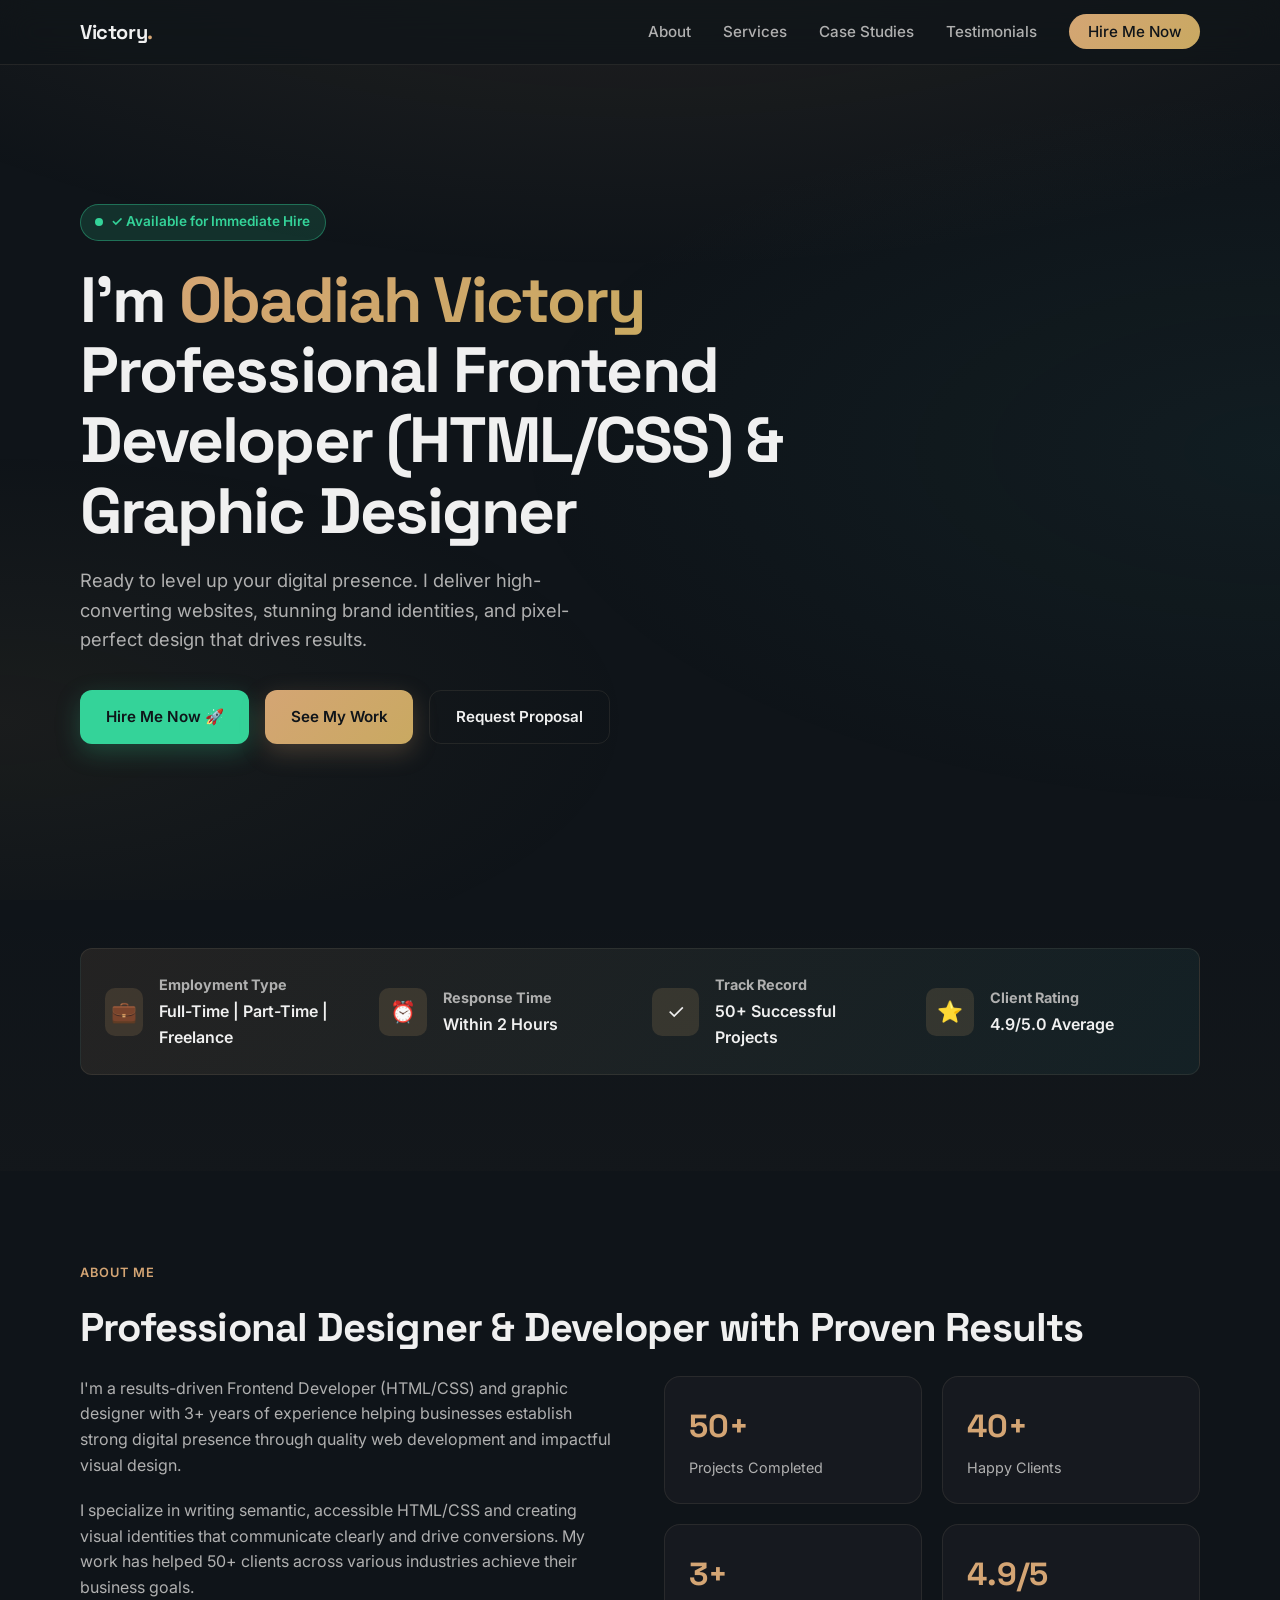
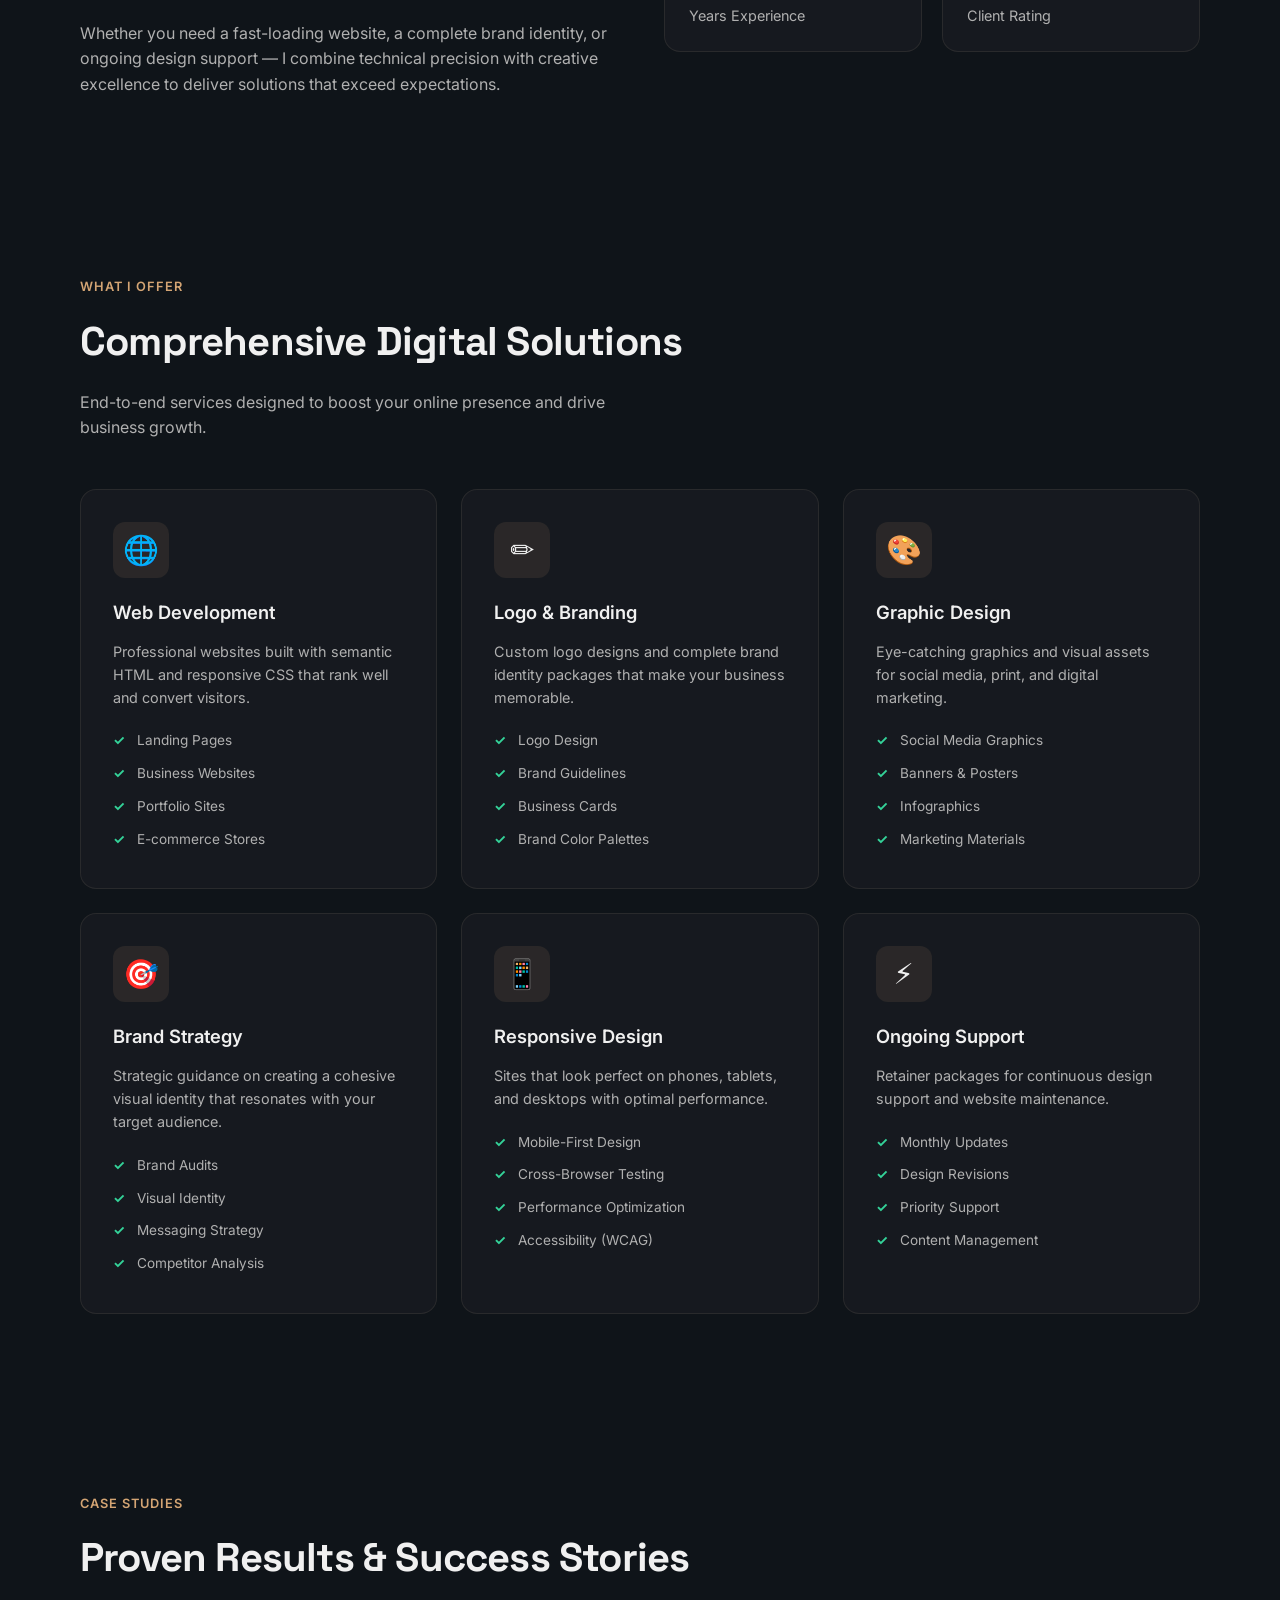
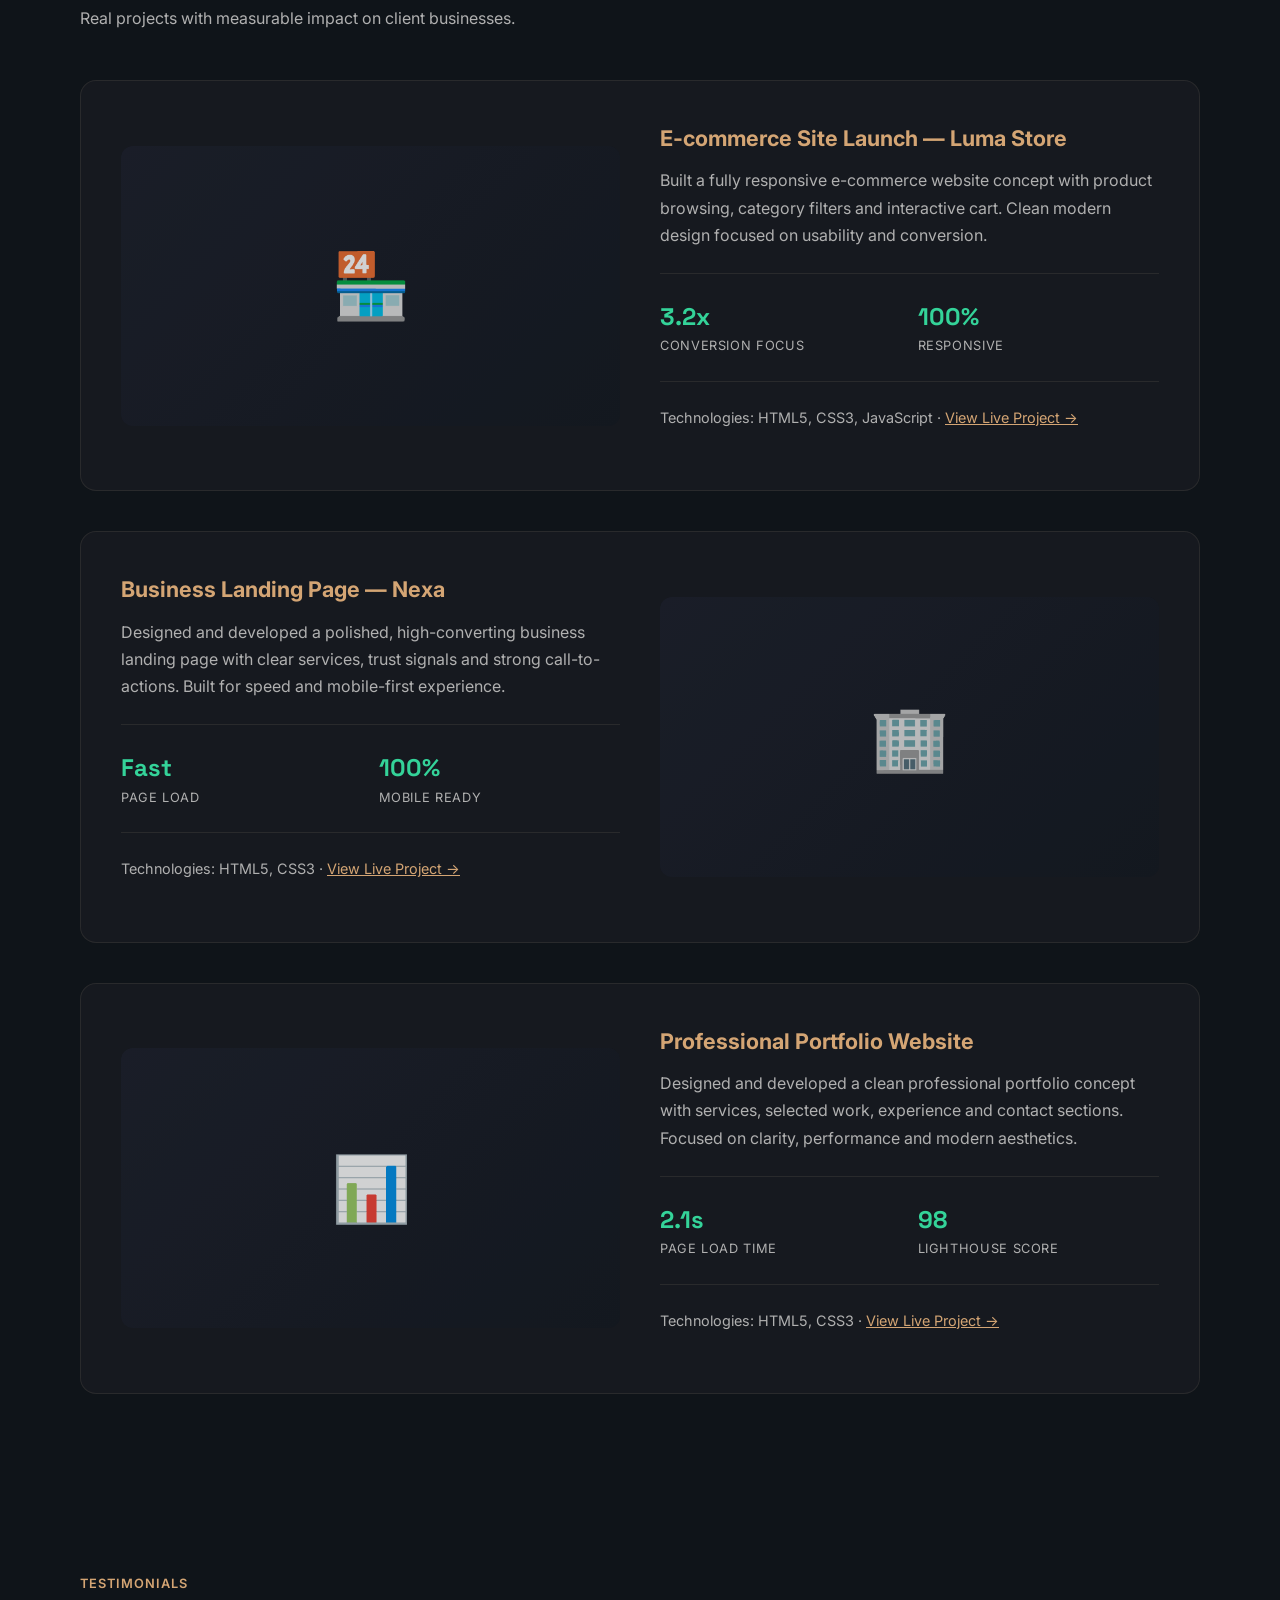
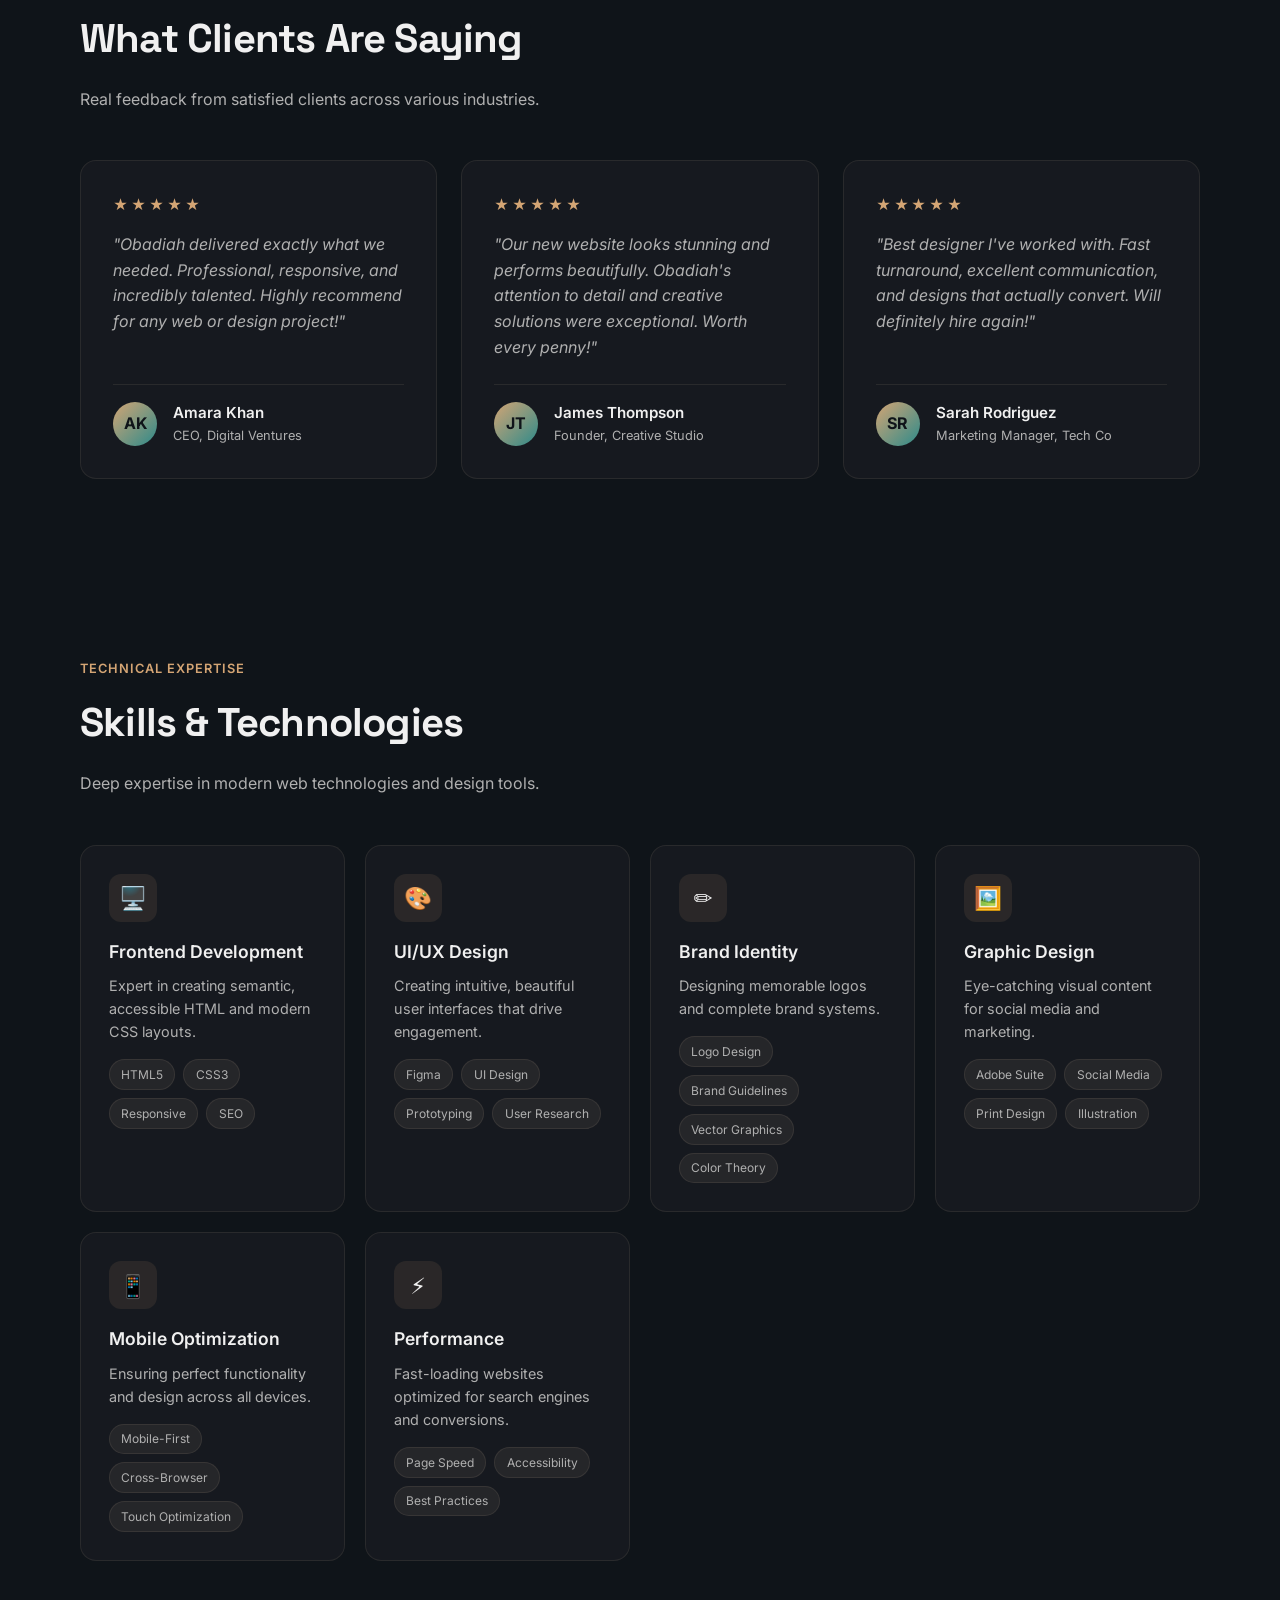
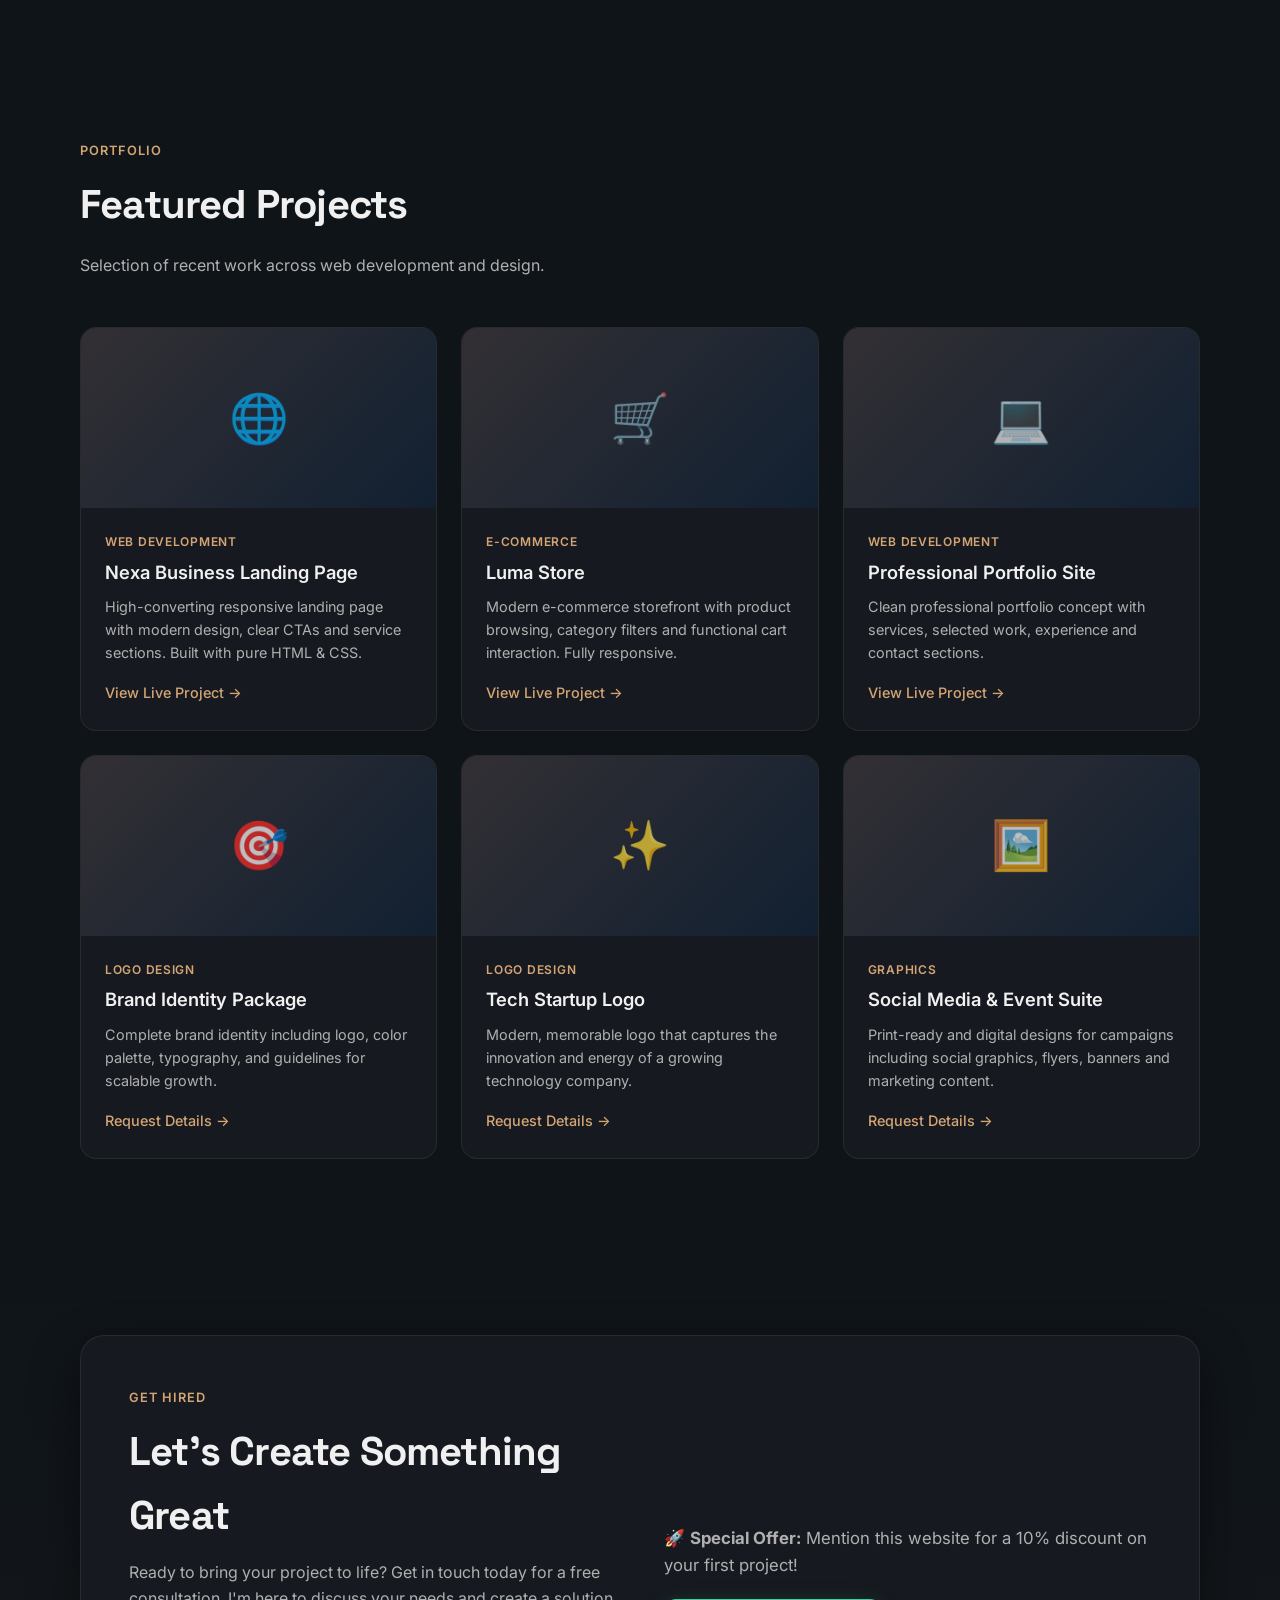
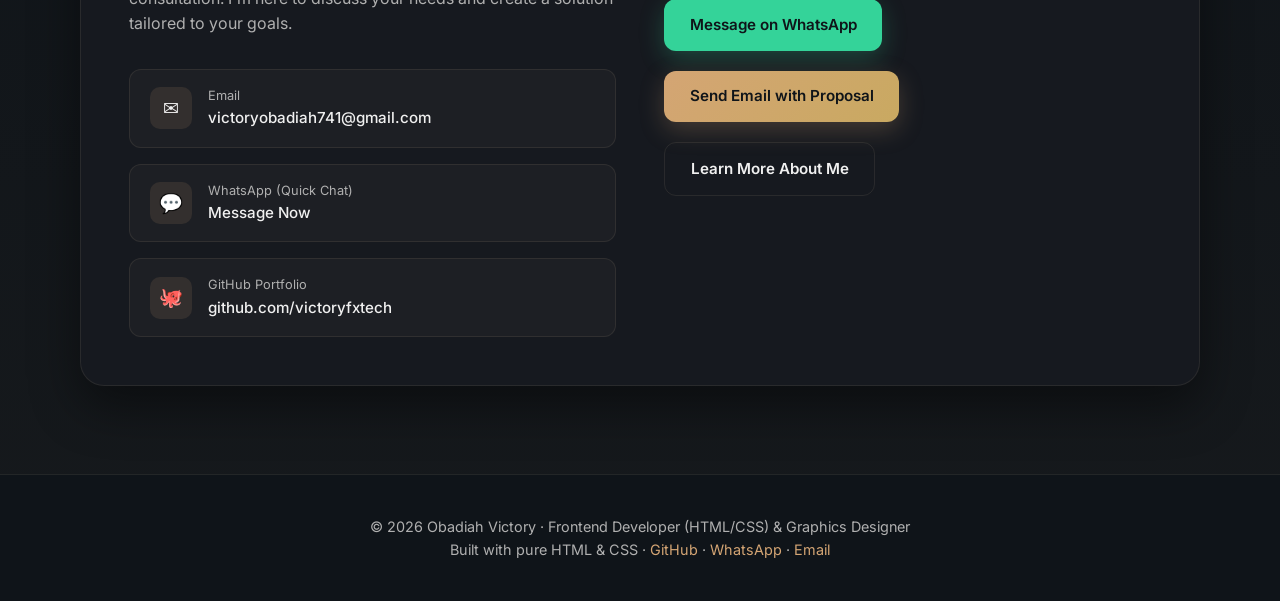
==== commit 54444afd: "Add files via upload" ====
--- a/index.html
+++ b/index.html
@@ -998,3 +998,443 @@
         <div class="service-card">
           <div class="icon">🌐</div>
           <h3>Web Development</h3>
+          <p>Professional websites built with semantic HTML and responsive CSS that rank well and convert visitors.</p>
+          <ul>
+            <li>Landing Pages</li>
+            <li>Business Websites</li>
+            <li>Portfolio Sites</li>
+            <li>E-commerce Stores</li>
+          </ul>
+        </div>
+        <div class="service-card">
+          <div class="icon">✏️</div>
+          <h3>Logo & Branding</h3>
+          <p>Custom logo designs and complete brand identity packages that make your business memorable.</p>
+          <ul>
+            <li>Logo Design</li>
+            <li>Brand Guidelines</li>
+            <li>Business Cards</li>
+            <li>Brand Color Palettes</li>
+          </ul>
+        </div>
+        <div class="service-card">
+          <div class="icon">🎨</div>
+          <h3>Graphic Design</h3>
+          <p>Eye-catching graphics and visual assets for social media, print, and digital marketing.</p>
+          <ul>
+            <li>Social Media Graphics</li>
+            <li>Banners & Posters</li>
+            <li>Infographics</li>
+            <li>Marketing Materials</li>
+          </ul>
+        </div>
+        <div class="service-card">
+          <div class="icon">🎯</div>
+          <h3>Brand Strategy</h3>
+          <p>Strategic guidance on creating a cohesive visual identity that resonates with your target audience.</p>
+          <ul>
+            <li>Brand Audits</li>
+            <li>Visual Identity</li>
+            <li>Messaging Strategy</li>
+            <li>Competitor Analysis</li>
+          </ul>
+        </div>
+        <div class="service-card">
+          <div class="icon">📱</div>
+          <h3>Responsive Design</h3>
+          <p>Sites that look perfect on phones, tablets, and desktops with optimal performance.</p>
+          <ul>
+            <li>Mobile-First Design</li>
+            <li>Cross-Browser Testing</li>
+            <li>Performance Optimization</li>
+            <li>Accessibility (WCAG)</li>
+          </ul>
+        </div>
+        <div class="service-card">
+          <div class="icon">⚡</div>
+          <h3>Ongoing Support</h3>
+          <p>Retainer packages for continuous design support and website maintenance.</p>
+          <ul>
+            <li>Monthly Updates</li>
+            <li>Design Revisions</li>
+            <li>Priority Support</li>
+            <li>Content Management</li>
+          </ul>
+        </div>
+      </div>
+    </div>
+  </section>
+
+  <!-- Case Studies -->
+  <section id="case-studies">
+    <div class="container">
+      <span class="section-label">Case Studies</span>
+      <h2>Proven Results & Success Stories</h2>
+      <p class="section-desc">
+        Real projects with measurable impact on client businesses.
+      </p>
+      <div class="case-studies-grid">
+        <div class="case-study">
+          <div class="case-study-visual">🏪</div>
+          <div class="case-study-content">
+            <h3>E-commerce Site Launch — Luma Store</h3>
+            <p>
+              Built a fully responsive e-commerce website concept with product browsing, 
+              category filters and interactive cart. Clean modern design focused on 
+              usability and conversion.
+            </p>
+            <div class="case-study-metrics">
+              <div class="metric">
+                <div class="value">3.2x</div>
+                <div class="label">Conversion Focus</div>
+              </div>
+              <div class="metric">
+                <div class="value">100%</div>
+                <div class="label">Responsive</div>
+              </div>
+            </div>
+            <p style="font-size: 0.9rem;">Technologies: HTML5, CSS3, JavaScript · <a href="https://victoryfxtech.github.io/design-and-code-portfolio/projects/ecommerce-store/" target="_blank" rel="noopener" style="color: var(--accent);">View Live Project →</a></p>
+          </div>
+        </div>
+        <div class="case-study">
+          <div class="case-study-visual">🏢</div>
+          <div class="case-study-content">
+            <h3>Business Landing Page — Nexa</h3>
+            <p>
+              Designed and developed a polished, high-converting business landing page 
+              with clear services, trust signals and strong call-to-actions. Built for 
+              speed and mobile-first experience.
+            </p>
+            <div class="case-study-metrics">
+              <div class="metric">
+                <div class="value">Fast</div>
+                <div class="label">Page Load</div>
+              </div>
+              <div class="metric">
+                <div class="value">100%</div>
+                <div class="label">Mobile Ready</div>
+              </div>
+            </div>
+            <p style="font-size: 0.9rem;">Technologies: HTML5, CSS3 · <a href="https://victoryfxtech.github.io/design-and-code-portfolio/projects/business-landing-page/" target="_blank" rel="noopener" style="color: var(--accent);">View Live Project →</a></p>
+          </div>
+        </div>
+        <div class="case-study">
+          <div class="case-study-visual">📊</div>
+          <div class="case-study-content">
+            <h3>Professional Portfolio Website</h3>
+            <p>
+              Designed and developed a clean professional portfolio concept with services, 
+              selected work, experience and contact sections. Focused on clarity, performance 
+              and modern aesthetics.
+            </p>
+            <div class="case-study-metrics">
+              <div class="metric">
+                <div class="value">2.1s</div>
+                <div class="label">Page Load Time</div>
+              </div>
+              <div class="metric">
+                <div class="value">98</div>
+                <div class="label">Lighthouse Score</div>
+              </div>
+            </div>
+            <p style="font-size: 0.9rem;">Technologies: HTML5, CSS3 · <a href="https://victoryfxtech.github.io/design-and-code-portfolio/projects/professional-website/" target="_blank" rel="noopener" style="color: var(--accent);">View Live Project →</a></p>
+          </div>
+        </div>
+      </div>
+    </div>
+  </section>
+
+  <!-- Testimonials -->
+  <section id="testimonials">
+    <div class="container">
+      <span class="section-label">Testimonials</span>
+      <h2>What Clients Are Saying</h2>
+      <p class="section-desc">
+        Real feedback from satisfied clients across various industries.
+      </p>
+      <div class="testimonials-grid">
+        <div class="testimonial-card">
+          <div class="stars">★★★★★</div>
+          <div class="quote">
+            "Obadiah delivered exactly what we needed. Professional, responsive, and incredibly 
+            talented. Highly recommend for any web or design project!"
+          </div>
+          <div class="author">
+            <div class="avatar">AK</div>
+            <div class="author-info">
+              <h4>Amara Khan</h4>
+              <p>CEO, Digital Ventures</p>
+            </div>
+          </div>
+        </div>
+        <div class="testimonial-card">
+          <div class="stars">★★★★★</div>
+          <div class="quote">
+            "Our new website looks stunning and performs beautifully. Obadiah's attention to 
+            detail and creative solutions were exceptional. Worth every penny!"
+          </div>
+          <div class="author">
+            <div class="avatar">JT</div>
+            <div class="author-info">
+              <h4>James Thompson</h4>
+              <p>Founder, Creative Studio</p>
+            </div>
+          </div>
+        </div>
+        <div class="testimonial-card">
+          <div class="stars">★★★★★</div>
+          <div class="quote">
+            "Best designer I've worked with. Fast turnaround, excellent communication, and 
+            designs that actually convert. Will definitely hire again!"
+          </div>
+          <div class="author">
+            <div class="avatar">SR</div>
+            <div class="author-info">
+              <h4>Sarah Rodriguez</h4>
+              <p>Marketing Manager, Tech Co</p>
+            </div>
+          </div>
+        </div>
+      </div>
+    </div>
+  </section>
+
+  <!-- Skills -->
+  <section id="skills">
+    <div class="container">
+      <span class="section-label">Technical Expertise</span>
+      <h2>Skills & Technologies</h2>
+      <p class="section-desc">
+        Deep expertise in modern web technologies and design tools.
+      </p>
+      <div class="skills-grid">
+        <div class="skill-card">
+          <div class="skill-icon">🖥️</div>
+          <h3>Frontend Development</h3>
+          <p>Expert in creating semantic, accessible HTML and modern CSS layouts.</p>
+          <div class="tags">
+            <span class="tag">HTML5</span>
+            <span class="tag">CSS3</span>
+            <span class="tag">Responsive</span>
+            <span class="tag">SEO</span>
+          </div>
+        </div>
+        <div class="skill-card">
+          <div class="skill-icon">🎨</div>
+          <h3>UI/UX Design</h3>
+          <p>Creating intuitive, beautiful user interfaces that drive engagement.</p>
+          <div class="tags">
+            <span class="tag">Figma</span>
+            <span class="tag">UI Design</span>
+            <span class="tag">Prototyping</span>
+            <span class="tag">User Research</span>
+          </div>
+        </div>
+        <div class="skill-card">
+          <div class="skill-icon">✏️</div>
+          <h3>Brand Identity</h3>
+          <p>Designing memorable logos and complete brand systems.</p>
+          <div class="tags">
+            <span class="tag">Logo Design</span>
+            <span class="tag">Brand Guidelines</span>
+            <span class="tag">Vector Graphics</span>
+            <span class="tag">Color Theory</span>
+          </div>
+        </div>
+        <div class="skill-card">
+          <div class="skill-icon">🖼️</div>
+          <h3>Graphic Design</h3>
+          <p>Eye-catching visual content for social media and marketing.</p>
+          <div class="tags">
+            <span class="tag">Adobe Suite</span>
+            <span class="tag">Social Media</span>
+            <span class="tag">Print Design</span>
+            <span class="tag">Illustration</span>
+          </div>
+        </div>
+        <div class="skill-card">
+          <div class="skill-icon">📱</div>
+          <h3>Mobile Optimization</h3>
+          <p>Ensuring perfect functionality and design across all devices.</p>
+          <div class="tags">
+            <span class="tag">Mobile-First</span>
+            <span class="tag">Cross-Browser</span>
+            <span class="tag">Touch Optimization</span>
+          </div>
+        </div>
+        <div class="skill-card">
+          <div class="skill-icon">⚡</div>
+          <h3>Performance</h3>
+          <p>Fast-loading websites optimized for search engines and conversions.</p>
+          <div class="tags">
+            <span class="tag">Page Speed</span>
+            <span class="tag">Accessibility</span>
+            <span class="tag">Best Practices</span>
+          </div>
+        </div>
+      </div>
+    </div>
+  </section>
+
+  <!-- Projects -->
+  <section id="projects">
+    <div class="container">
+      <span class="section-label">Portfolio</span>
+      <h2>Featured Projects</h2>
+      <p class="section-desc">
+        Selection of recent work across web development and design.
+      </p>
+      <div class="projects-grid">
+        <article class="project-card">
+          <div class="project-thumb">
+            <span class="placeholder">🌐</span>
+          </div>
+          <div class="project-body">
+            <div class="category">Web Development</div>
+            <h3>Nexa Business Landing Page</h3>
+            <p>High-converting responsive landing page with modern design, clear CTAs and service sections. Built with pure HTML & CSS.</p>
+            <a href="https://victoryfxtech.github.io/design-and-code-portfolio/projects/business-landing-page/" target="_blank" rel="noopener">View Live Project →</a>
+          </div>
+        </article>
+        <article class="project-card">
+          <div class="project-thumb">
+            <span class="placeholder">🛒</span>
+          </div>
+          <div class="project-body">
+            <div class="category">E-commerce</div>
+            <h3>Luma Store</h3>
+            <p>Modern e-commerce storefront with product browsing, category filters and functional cart interaction. Fully responsive.</p>
+            <a href="https://victoryfxtech.github.io/design-and-code-portfolio/projects/ecommerce-store/" target="_blank" rel="noopener">View Live Project →</a>
+          </div>
+        </article>
+        <article class="project-card">
+          <div class="project-thumb">
+            <span class="placeholder">💻</span>
+          </div>
+          <div class="project-body">
+            <div class="category">Web Development</div>
+            <h3>Professional Portfolio Site</h3>
+            <p>Clean professional portfolio concept with services, selected work, experience and contact sections.</p>
+            <a href="https://victoryfxtech.github.io/design-and-code-portfolio/projects/professional-website/" target="_blank" rel="noopener">View Live Project →</a>
+          </div>
+        </article>
+        <article class="project-card">
+          <div class="project-thumb">
+            <span class="placeholder">🎯</span>
+          </div>
+          <div class="project-body">
+            <div class="category">Logo Design</div>
+            <h3>Brand Identity Package</h3>
+            <p>Complete brand identity including logo, color palette, typography, and guidelines for scalable growth.</p>
+            <a href="#contact">Request Details →</a>
+          </div>
+        </article>
+        <article class="project-card">
+          <div class="project-thumb">
+            <span class="placeholder">✨</span>
+          </div>
+          <div class="project-body">
+            <div class="category">Logo Design</div>
+            <h3>Tech Startup Logo</h3>
+            <p>Modern, memorable logo that captures the innovation and energy of a growing technology company.</p>
+            <a href="#contact">Request Details →</a>
+          </div>
+        </article>
+        <article class="project-card">
+          <div class="project-thumb">
+            <span class="placeholder">🖼️</span>
+          </div>
+          <div class="project-body">
+            <div class="category">Graphics</div>
+            <h3>Social Media & Event Suite</h3>
+            <p>Print-ready and digital designs for campaigns including social graphics, flyers, banners and marketing content.</p>
+            <a href="#contact">Request Details →</a>
+          </div>
+        </article>
+      </div>
+    </div>
+  </section>
+
+  <!-- Contact -->
+  <section id="contact" class="contact-section">
+    <div class="container">
+      <div class="contact-card">
+        <div class="contact-info">
+          <span class="section-label">Get Hired</span>
+          <h2>Let's Create Something Great</h2>
+          <p>
+            Ready to bring your project to life? Get in touch today for a free consultation. 
+            I'm here to discuss your needs and create a solution tailored to your goals.
+          </p>
+          <div class="contact-links">
+            <a href="mailto:victoryobadiah741@gmail.com" class="contact-link">
+              <div class="icon">✉️</div>
+              <div class="details">
+                <span>Email</span>
+                <span>victoryobadiah741@gmail.com</span>
+              </div>
+            </a>
+            <a href="https://wa.me/message/IOU53YGTMAOEF1" target="_blank" rel="noopener" class="contact-link">
+              <div class="icon">💬</div>
+              <div class="details">
+                <span>WhatsApp (Quick Chat)</span>
+                <span>Message Now</span>
+              </div>
+            </a>
+            <a href="https://github.com/victoryfxtech" target="_blank" rel="noopener" class="contact-link">
+              <div class="icon">🐙</div>
+              <div class="details">
+                <span>GitHub Portfolio</span>
+                <span>github.com/victoryfxtech</span>
+              </div>
+            </a>
+          </div>
+        </div>
+        <div class="contact-cta">
+          <p>
+            🚀 <strong>Special Offer:</strong> Mention this website for a 10% discount on your first project!
+          </p>
+          <a href="https://wa.me/message/IOU53YGTMAOEF1?text=Hi%20Victory%2C%20I%27d%20like%20to%20discuss%20a%20project" class="btn btn-success" target="_blank" rel="noopener">
+            Message on WhatsApp
+          </a>
+          <a href="mailto:victoryobadiah741@gmail.com?subject=Project%20Inquiry%20-%20Let%27s%20Work%20Together" class="btn btn-primary">
+            Send Email with Proposal
+          </a>
+          <a href="#about" class="btn btn-secondary">
+            Learn More About Me
+          </a>
+        </div>
+      </div>
+    </div>
+  </section>
+
+  <!-- Footer -->
+  <footer>
+    <div class="container">
+      <p>
+        © 2026 Obadiah Victory · Frontend Developer (HTML/CSS) & Graphics Designer<br />
+        Built with pure HTML &amp; CSS · <a href="https://github.com/victoryfxtech" target="_blank" rel="noopener">GitHub</a> · 
+        <a href="https://wa.me/message/IOU53YGTMAOEF1" target="_blank" rel="noopener">WhatsApp</a> · 
+        <a href="mailto:victoryobadiah741@gmail.com">Email</a>
+      </p>
+    </div>
+  </footer>
+
+  <script>
+    // Mobile menu toggle
+    const menuToggle = document.getElementById("menuToggle");
+    const navLinks = document.getElementById("navLinks");
+
+    menuToggle.addEventListener("click", () => {
+      navLinks.classList.toggle("open");
+    });
+
+    // Close menu when a link is clicked
+    navLinks.querySelectorAll("a").forEach((link) => {
+      link.addEventListener("click", () => {
+        navLinks.classList.remove("open");
+      });
+    });
+  </script>
+</body>
+</html>
